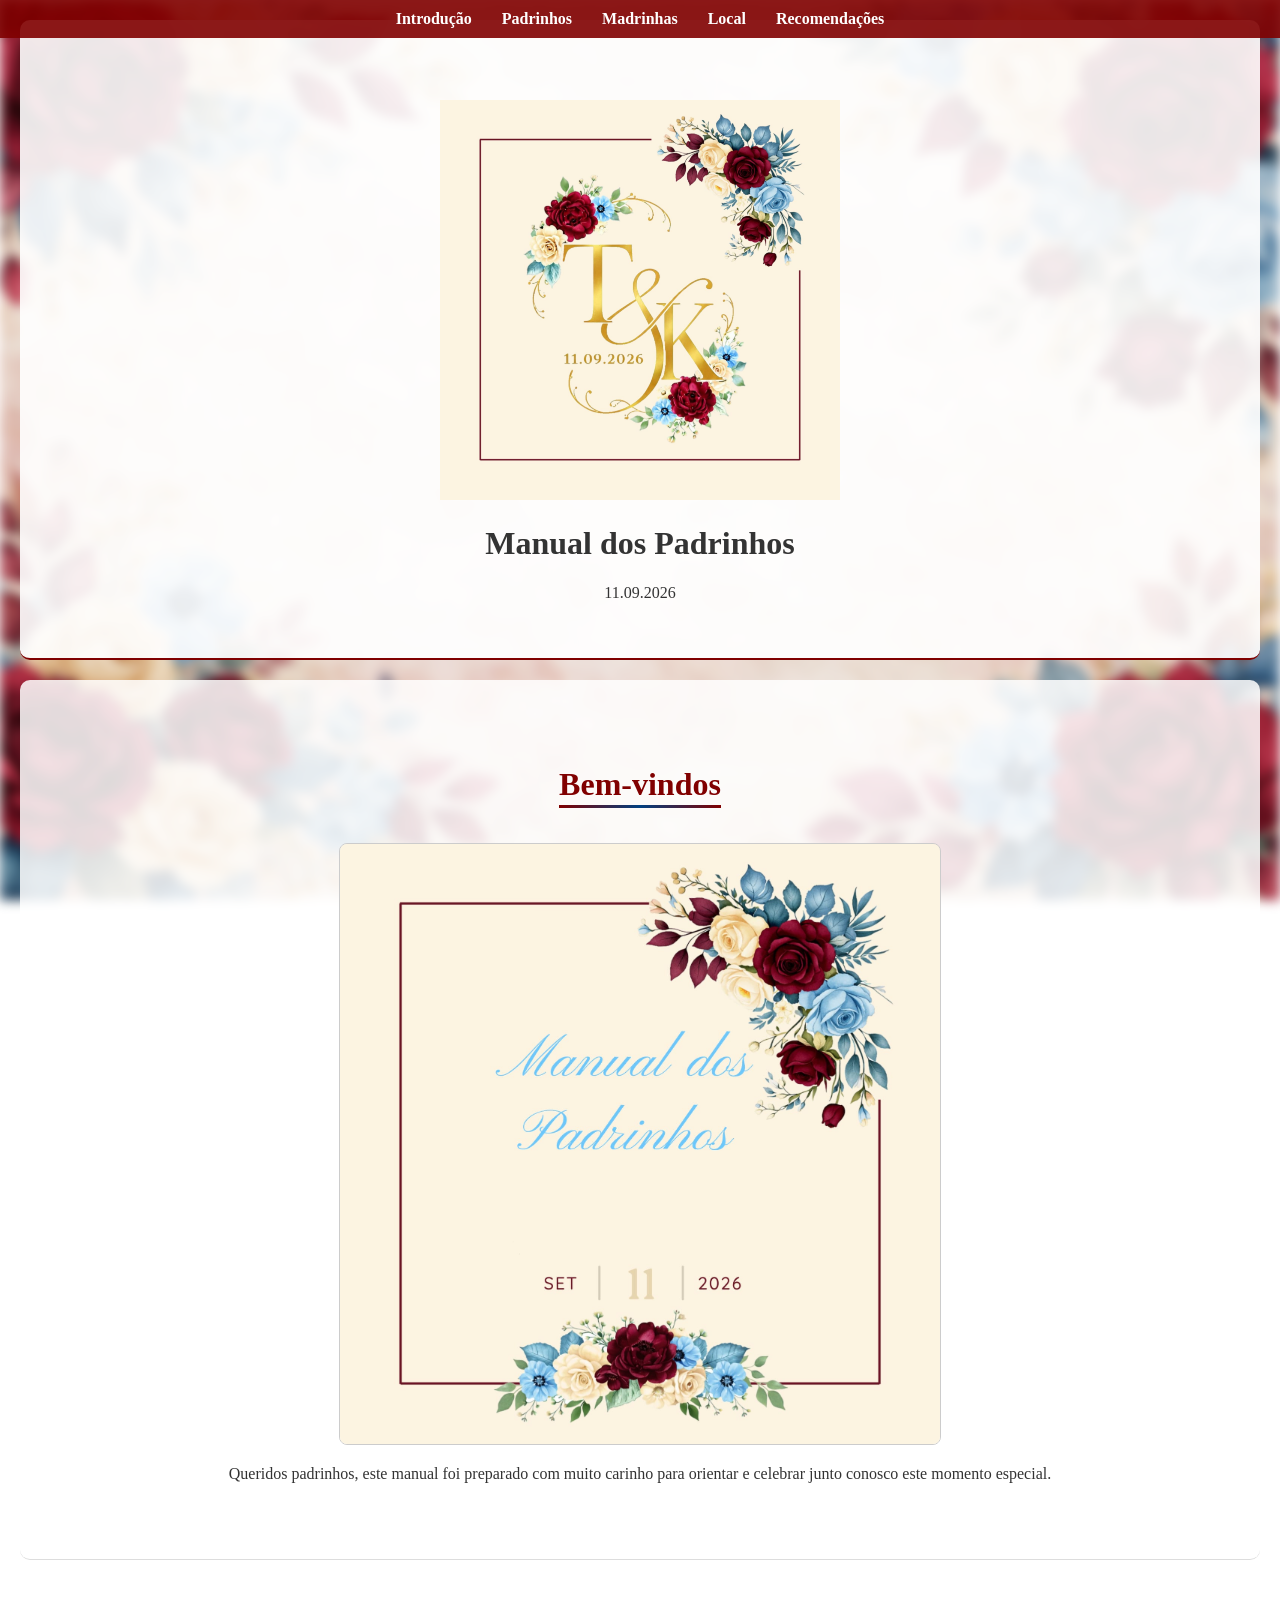
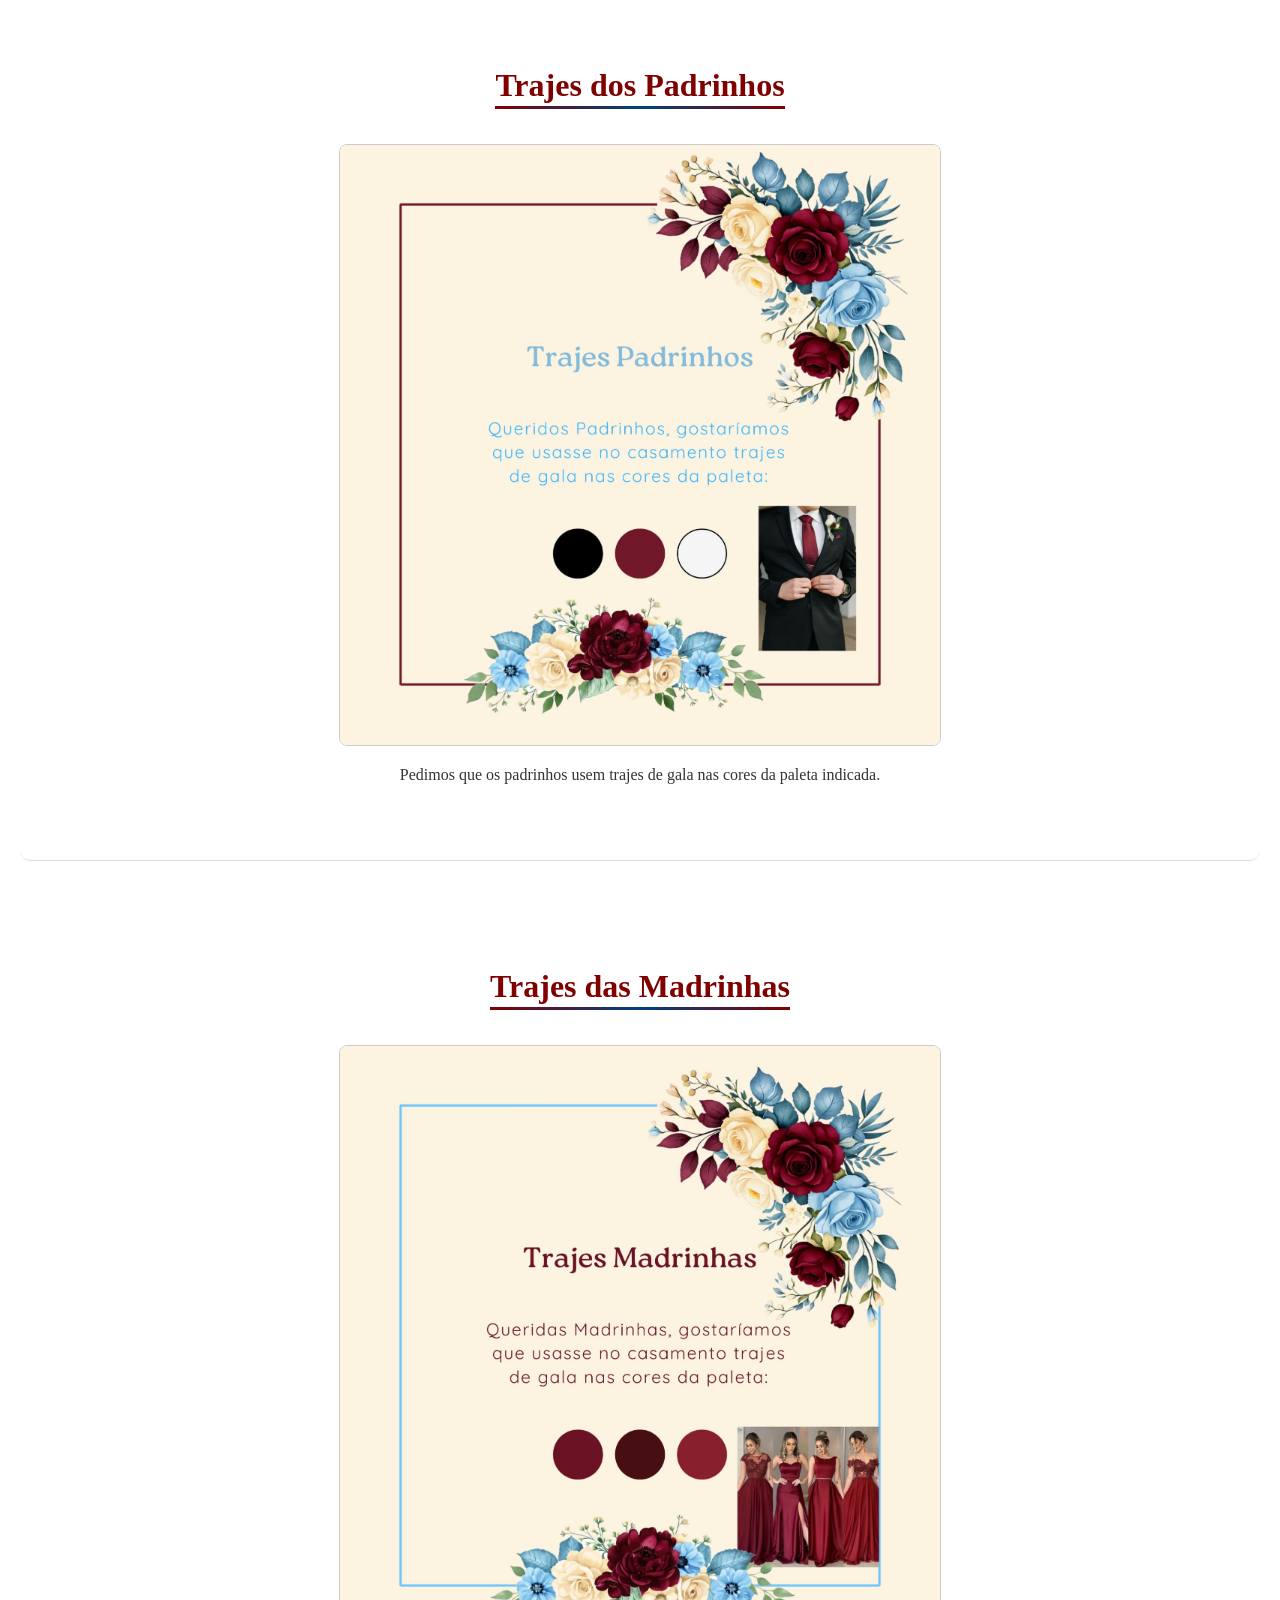
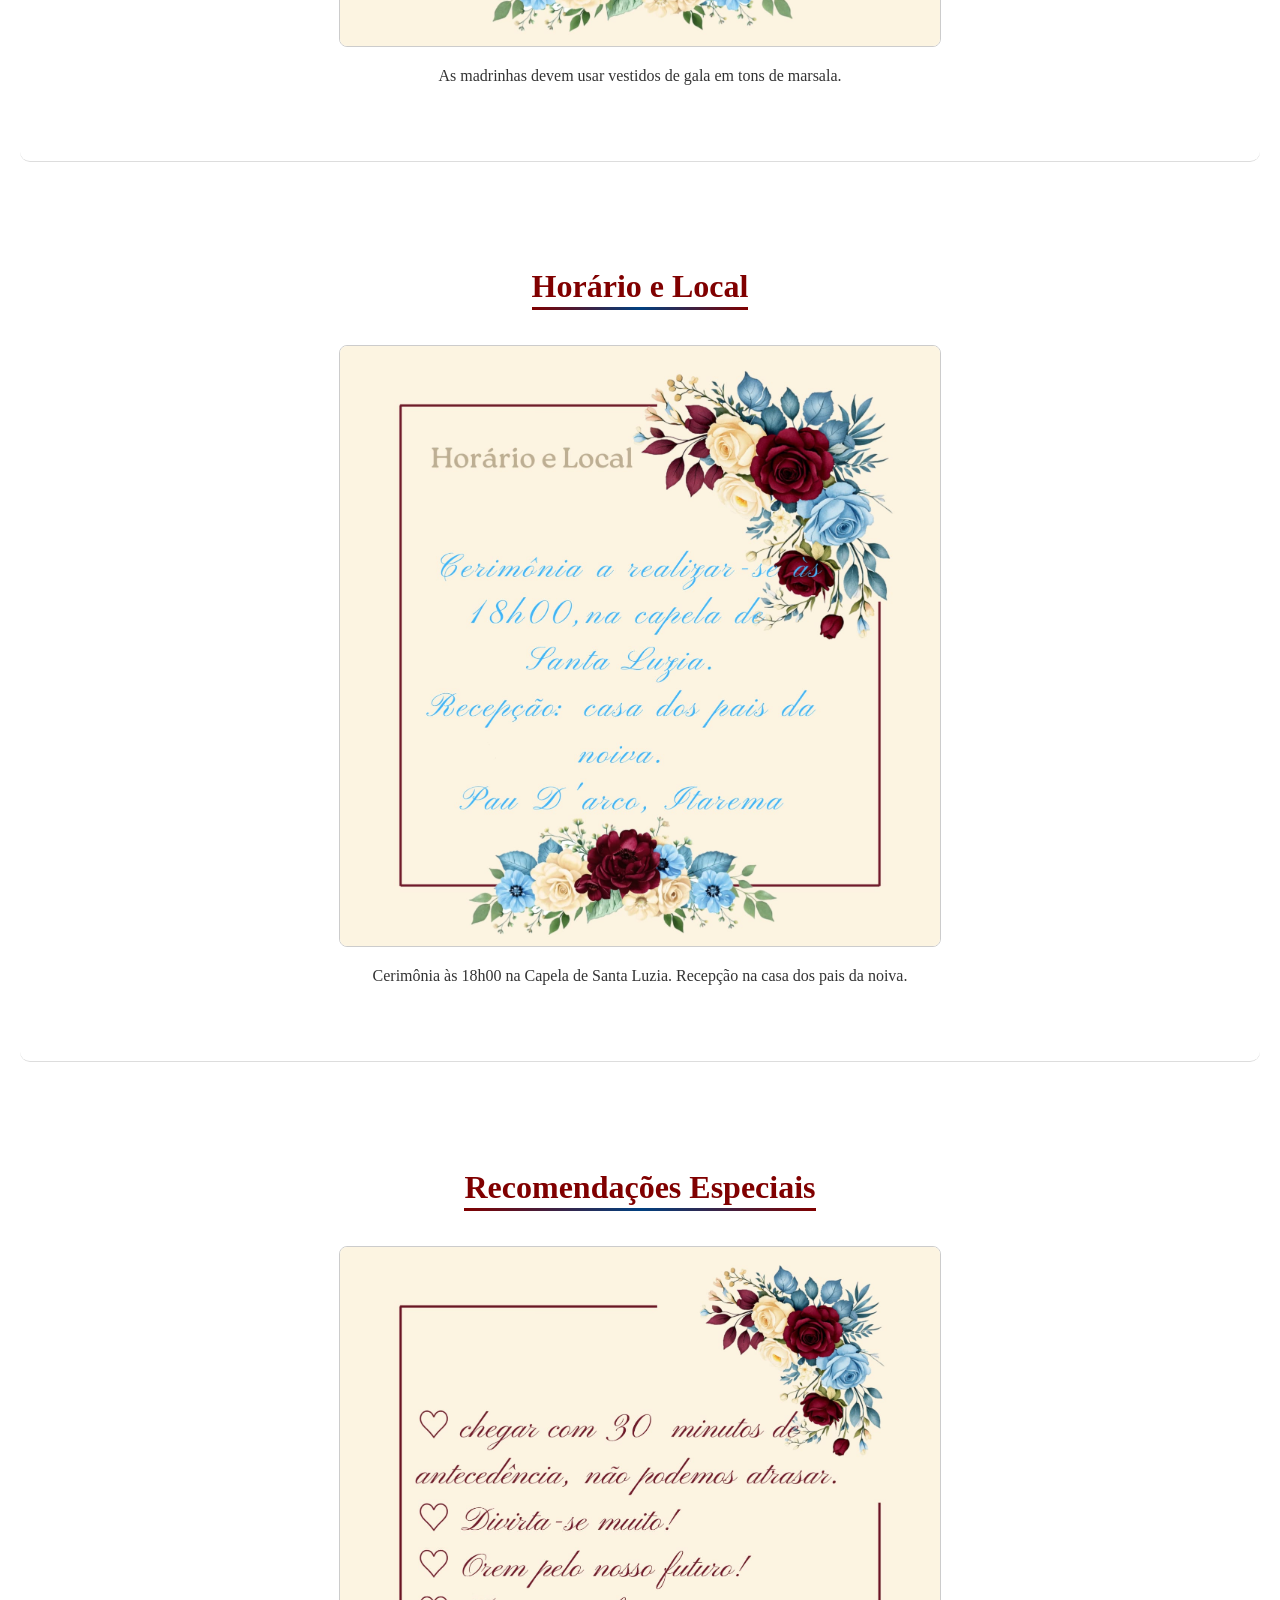
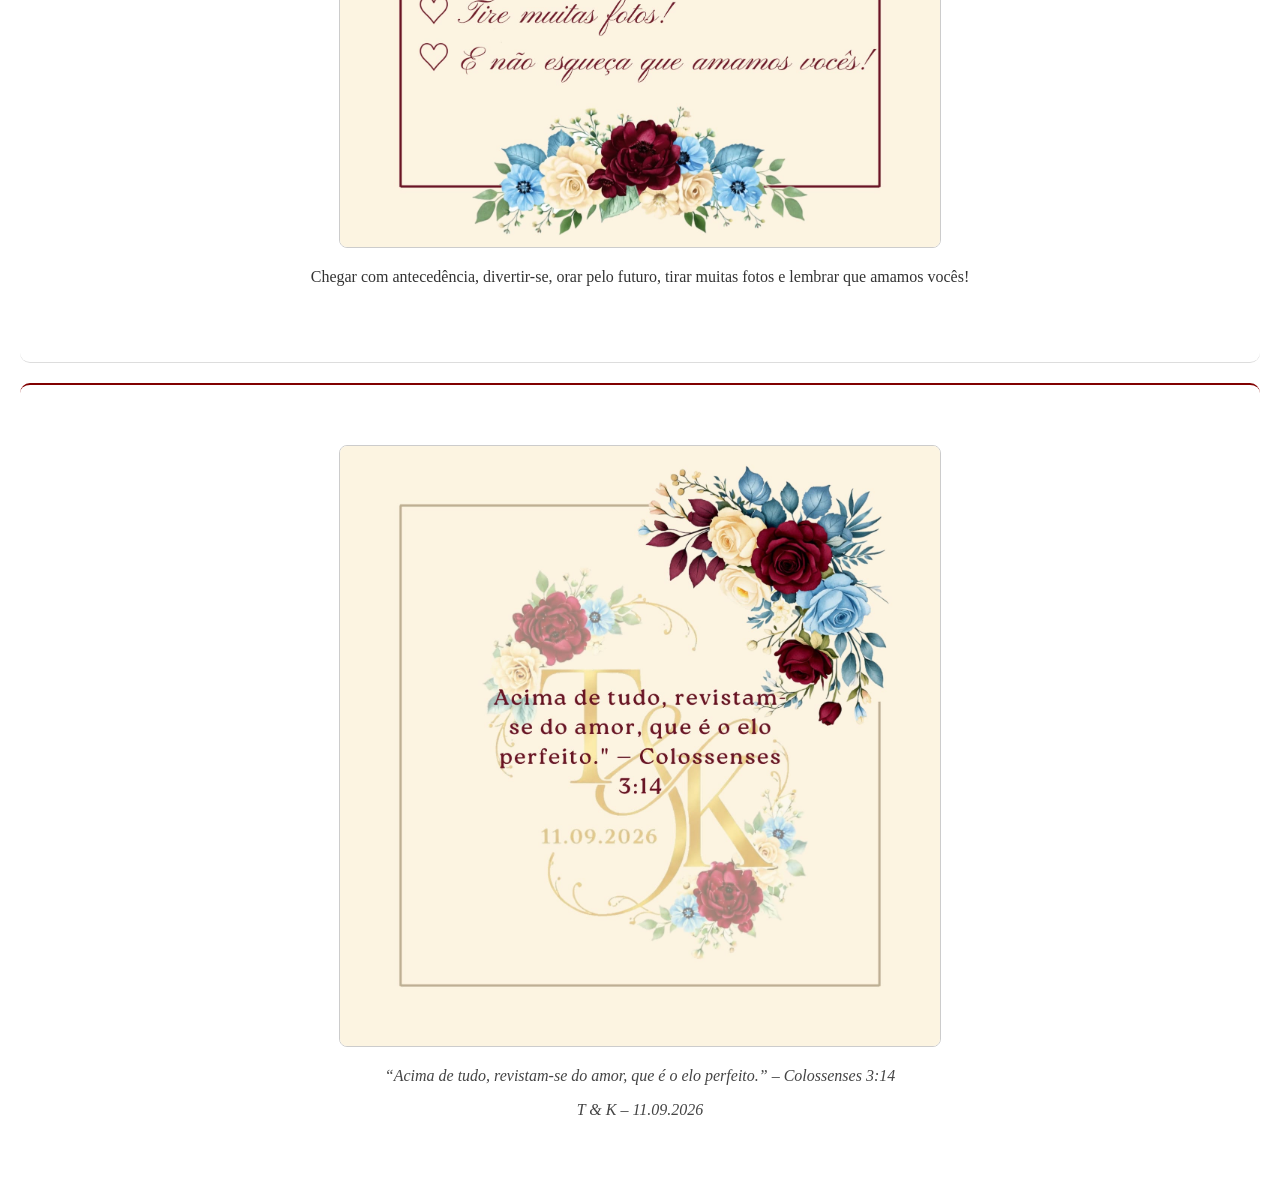
==== index.html @ 3071b27d "Primeiro commit" ====
<!DOCTYPE html>
<html lang="pt-BR">
<head>
  <meta charset="UTF-8">
  <meta name="viewport" content="width=device-width, initial-scale=1.0">
  <title>Manual dos Padrinhos</title>
  <style>
    body {
      font-family: 'Georgia', serif;
      margin: 0;
      padding: 0;
      color: #333;
      position: relative;
      overflow-x: hidden;
    }

    /* Fundo floral com desfoque */
    body::before {
      content: "";
      position: fixed;
      top: 0;
      left: 0;
      width: 100%;
      height: 100%;
      background: url('fotos/fundo-floral.png') no-repeat center center fixed;
      background-size: cover;
      filter: blur(6px) brightness(0.95);
      z-index: -1;
    }

    /* Menu fixo */
    nav {
      position: fixed;
      top: 0;
      width: 100%;
      background-color: rgba(128,0,0,0.9);
      padding: 10px 0;
      z-index: 1000;
    }
    nav ul {
      list-style: none;
      margin: 0;
      padding: 0;
      display: flex;
      justify-content: center;
    }
    nav ul li {
      margin: 0 15px;
    }
    nav ul li a {
      color: #fff;
      text-decoration: none;
      font-weight: bold;
    }
    nav ul li a:hover {
      text-decoration: underline;
    }

    /* Animações de entrada */
    header, section, footer {
      opacity: 0;
      transform: translateY(30px);
      transition: all 1s ease;
    }
    header.visible, section.visible, footer.visible {
      opacity: 1;
      transform: translateY(0);
    }

    /* Efeito de deslize lateral alternado */
    section:nth-child(even) {
      transform: translateX(-50px);
    }
    section:nth-child(odd) {
      transform: translateX(50px);
    }
    section.visible {
      transform: translateX(0);
    }

    header {
      text-align: center;
      padding: 80px 20px 40px;
      background-color: rgba(255,255,255,0.9);
      border-bottom: 2px solid #800000;
      border-radius: 10px;
      margin: 20px;
    }
    header img {
      max-width: 400px;
      width: 100%;
      transition: transform 0.4s ease;
    }

    section {
      padding: 60px 20px;
      text-align: center;
      border-bottom: 1px solid #ddd;
      background-color: rgba(255,255,255,0.85);
      margin: 20px;
      border-radius: 10px;
    }
    section h2 {
      color: #800000;
      margin-bottom: 20px;
      font-size: 2em;
      position: relative;
      display: inline-block;
      opacity: 0;
      transform: translateY(20px);
      transition: all 1s ease;
    }
    section.visible h2 {
      opacity: 1;
      transform: translateY(0);
    }
    section.visible h2::after {
      content: "";
      position: absolute;
      left: 0;
      bottom: -5px;
      width: 100%;
      height: 3px;
      background: linear-gradient(90deg, #800000, #004080, #800000);
      animation: underline 1.5s ease forwards, glow 2s infinite alternate;
    }
    @keyframes underline {
      from { width: 0; opacity: 0; }
      to { width: 100%; opacity: 1; }
    }
    @keyframes glow {
      from { box-shadow: 0 0 5px #800000; }
      to { box-shadow: 0 0 15px #004080; }
    }

    /* Parágrafos com fade-in */
    section p, footer p {
      opacity: 0;
      transform: translateY(15px);
      transition: all 1s ease;
    }
    section.visible p, footer.visible p {
      opacity: 1;
      transform: translateY(0);
    }

    section img, footer img {
      max-width: 600px;
      width: 100%;
      margin: 20px auto;
      display: block;
      border: 1px solid #ccc;
      border-radius: 8px;
      transition: transform 0.4s ease, box-shadow 0.4s ease;
    }
    section img:hover, footer img:hover, header img:hover {
      transform: scale(1.05);
      box-shadow: 0 8px 20px rgba(0,0,0,0.2);
    }

    footer {
      text-align: center;
      padding: 40px 20px;
      background-color: rgba(255,255,255,0.9);
      border-top: 2px solid #800000;
      font-style: italic;
      color: #444;
      border-radius: 10px;
      margin: 20px;
    }

    html {
      scroll-behavior: smooth;
    }

    @media (max-width: 768px) {
      nav ul {
        flex-direction: column;
      }
      nav ul li {
        margin: 10px 0;
      }
      section img, footer img {
        max-width: 100%;
      }
      section h2 {
        font-size: 1.5em;
      }
    }
  </style>
</head>
<body>

  <nav>
    <ul>
      <li><a href="#introducao">Introdução</a></li>
      <li><a href="#padrinhos">Padrinhos</a></li>
      <li><a href="#madrinhas">Madrinhas</a></li>
      <li><a href="#local">Local</a></li>
      <li><a href="#recomendacoes">Recomendações</a></li>
    </ul>
  </nav>

  <header>
    <img src="fotos/foto1.jpeg" alt="Monograma T & K">
    <h1>Manual dos Padrinhos</h1>
    <p>11.09.2026</p>
  </header>

  <section id="introducao">
    <h2>Bem-vindos</h2>
    <img src="fotos/foto2.jpeg" alt="Capa Manual dos Padrinhos">
    <p>Queridos padrinhos, este manual foi preparado com muito carinho para orientar e celebrar junto conosco este momento especial.</p>
  </section>

  <section id="padrinhos">
    <h2>Trajes dos Padrinhos</h2>
    <img src="fotos/foto4.jpeg" alt="Trajes Padrinhos">
    <p>Pedimos que os padrinhos usem trajes de gala nas cores da paleta indicada.</p>
  </section>

  <section id="madrinhas">
    <h2>Trajes das Madrinhas</h2>
    <img src="fotos/foto3.jpeg" alt="Trajes Madrinhas">
    <p>As madrinhas devem usar vestidos de gala em tons de marsala.</p>
  </section>

  <section id="local">
    <h2>Horário e Local</h2>
    <img src="fotos/foto5.jpeg" alt="Horário e Local">
    <p>Cerimônia às 18h00 na Capela de Santa Luzia. Recepção na casa dos pais da noiva.</p>
  </section>

  <section id="recomendacoes">
    <h2>Recomendações Especiais</h2>
    <img src="fotos/foto6.jpeg" alt="Recomendações">
    <p>Chegar com antecedência, divertir-se, orar pelo futuro, tirar muitas fotos e lembrar que amamos vocês!</p>
  </section>

  <footer>
    <img src="fotos/foto7.jpeg" alt="Versículo e Monograma">
    <p>“Acima de tudo, revistam-se do amor, que é o elo perfeito.” – Colossenses 3:14</p>
    <p>T & K – 11.09.2026</p>
  </footer>

  <script>
    // Script para revelar seções com transição suave
    const elements = document.querySelectorAll('header, section, footer');

    const observer = new IntersectionObserver(entries => {
      entries.forEach(entry => {
        if (entry.isIntersecting) {
          entry.target.classList.add('visible');
        }
      });
    }, { threshold: 0.2 });

    elements.forEach(el => observer.observe(el));
  </script>

</body>
</html>
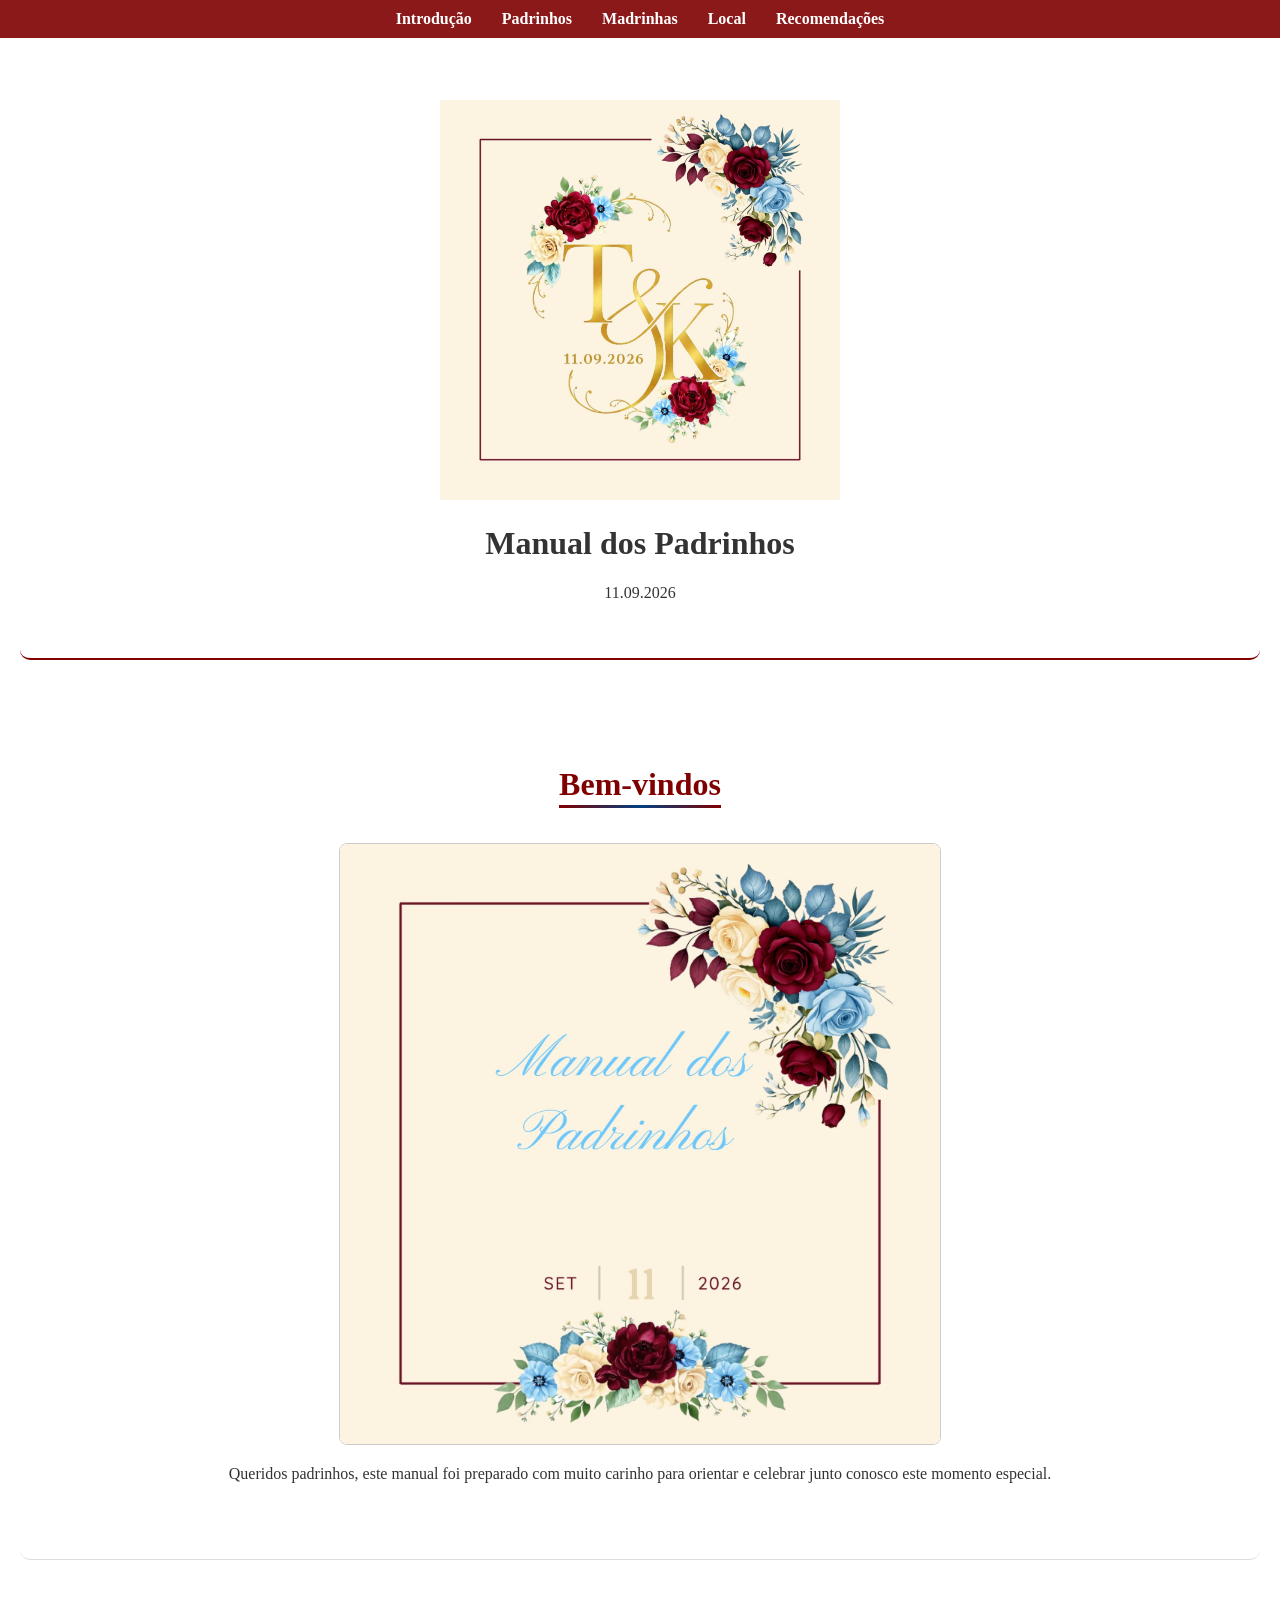
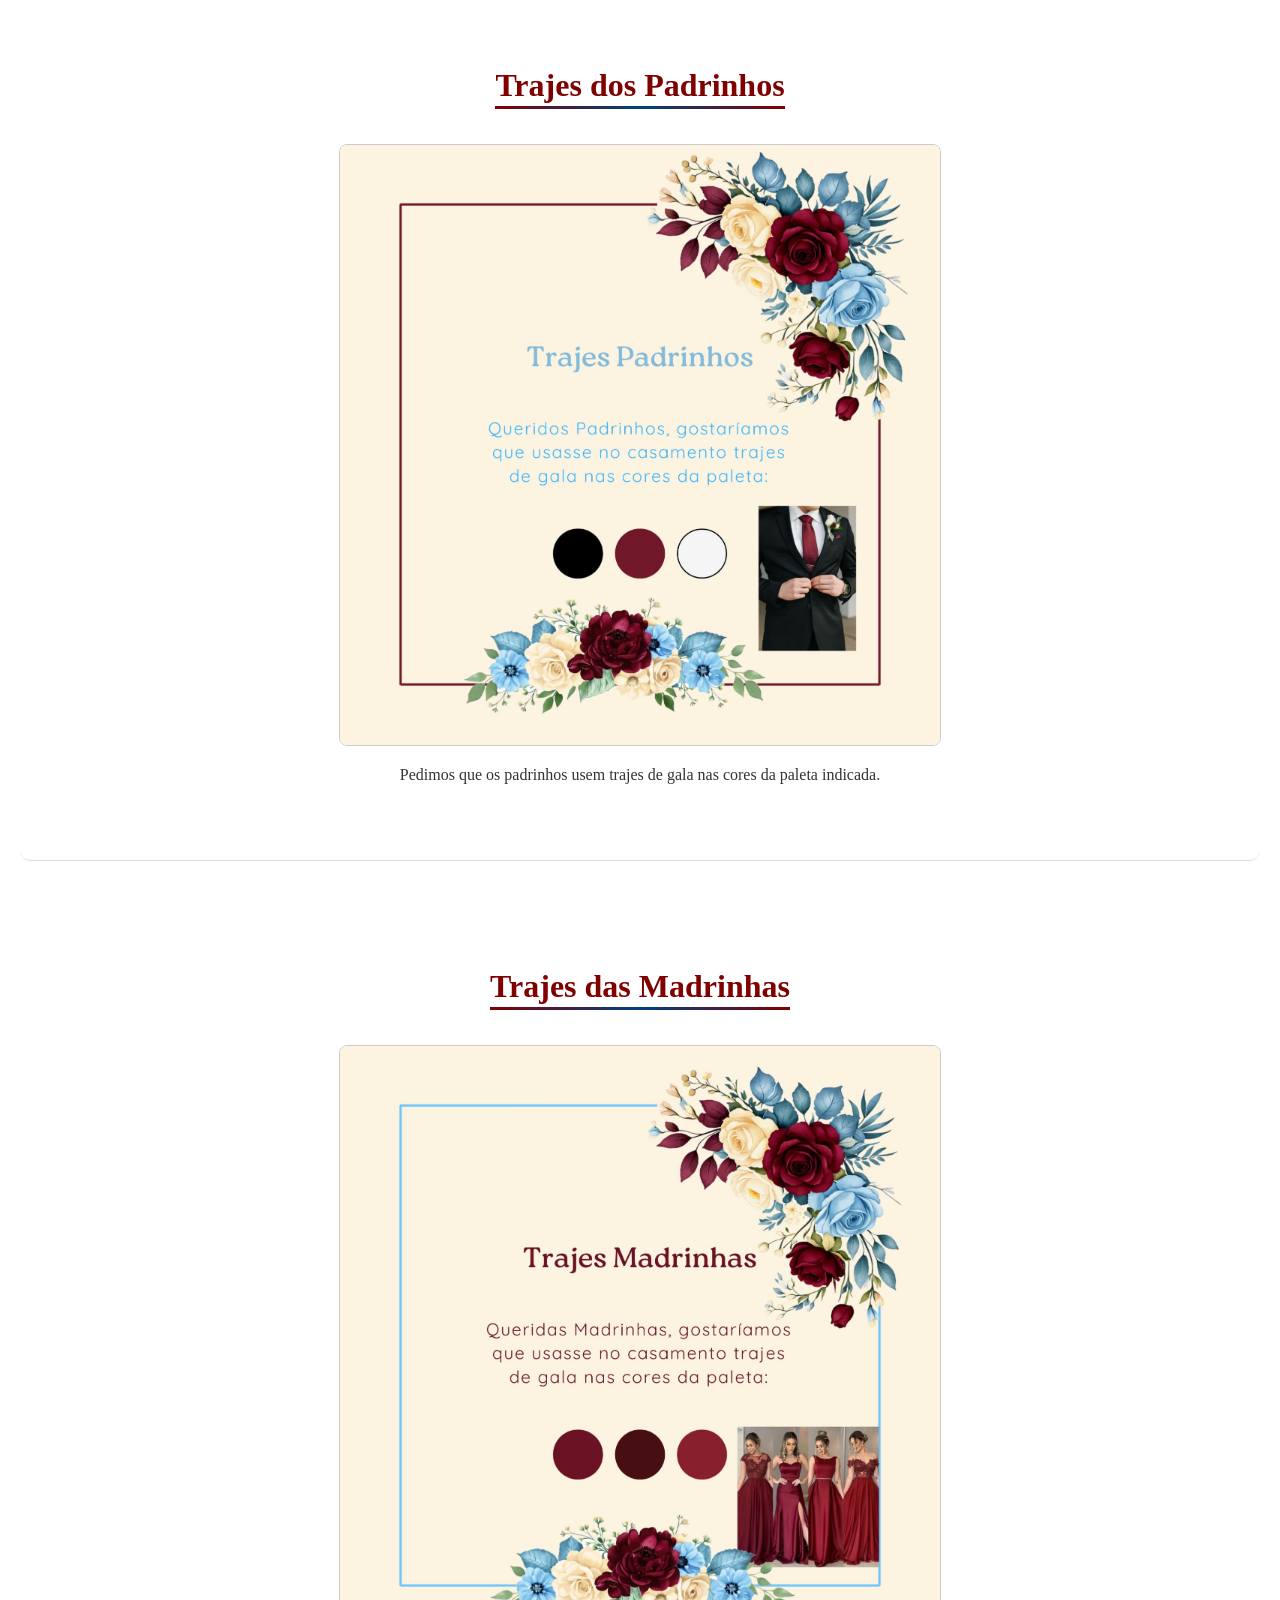
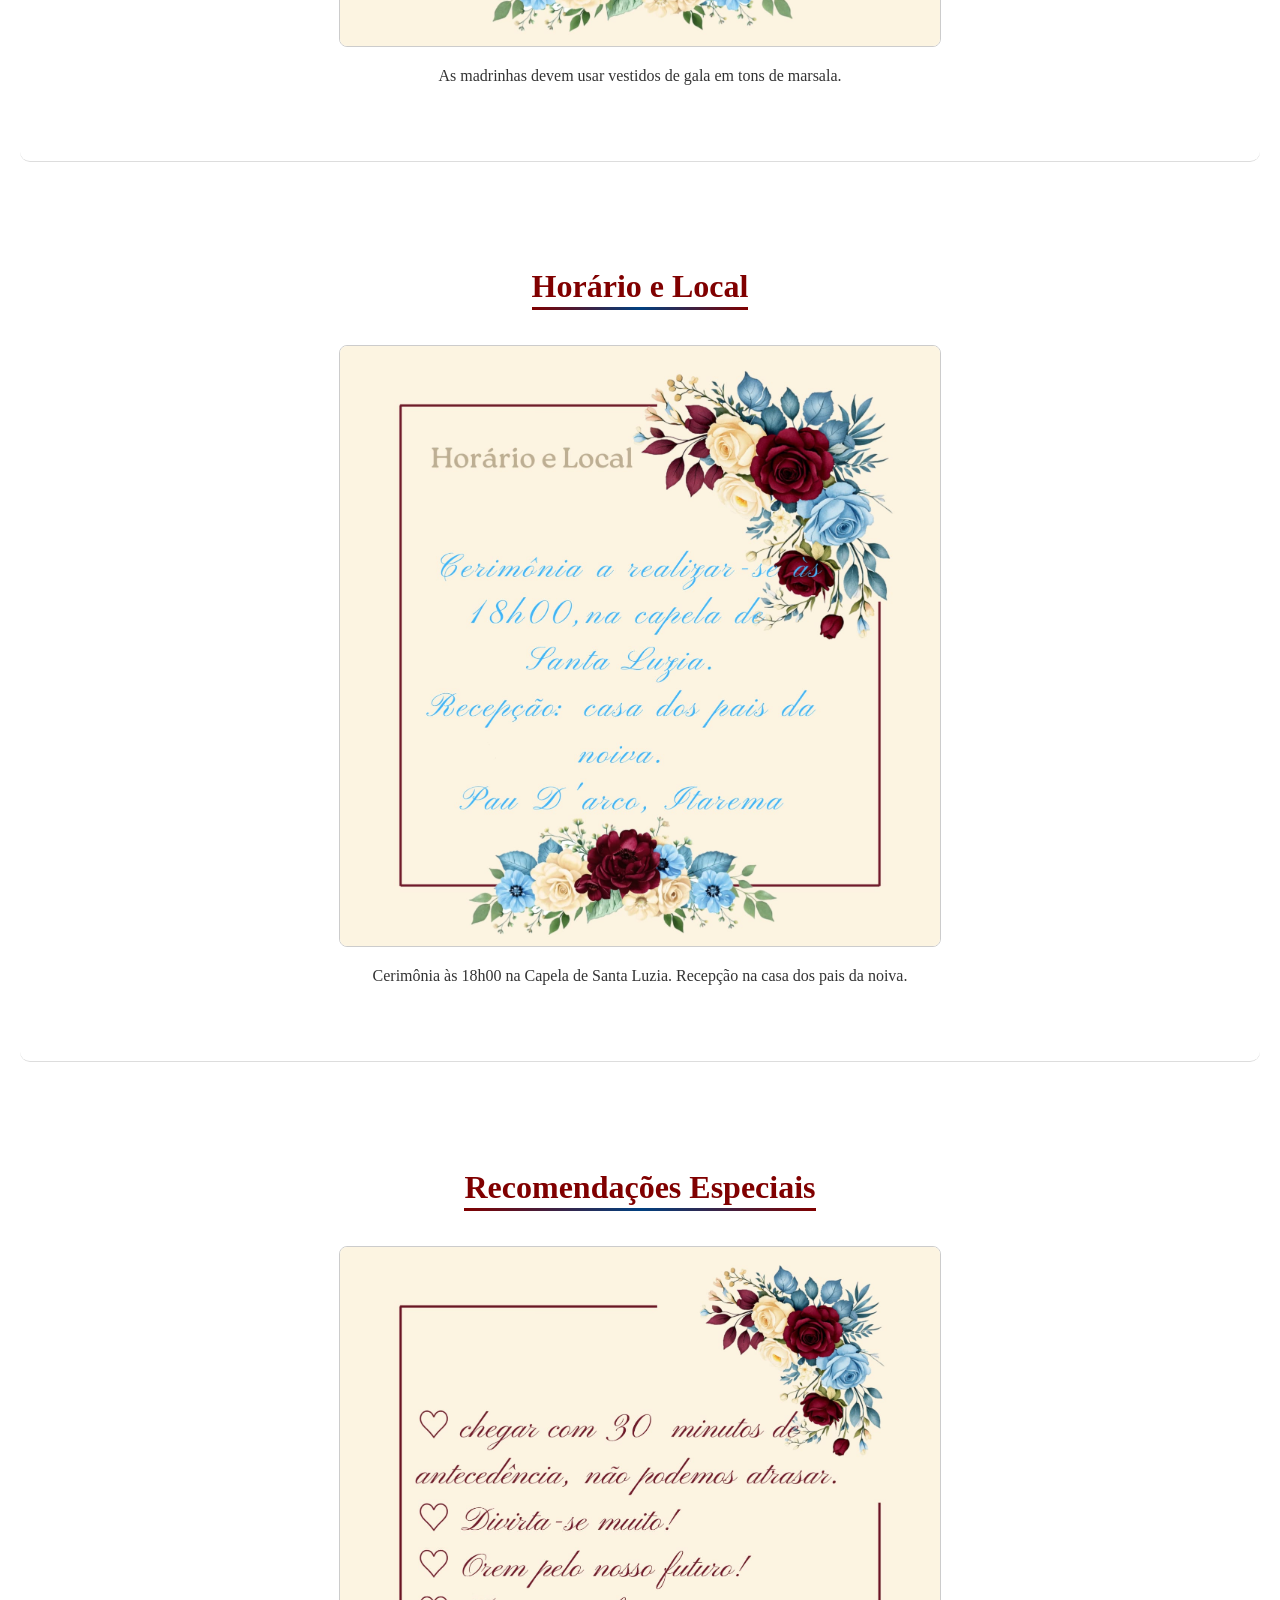
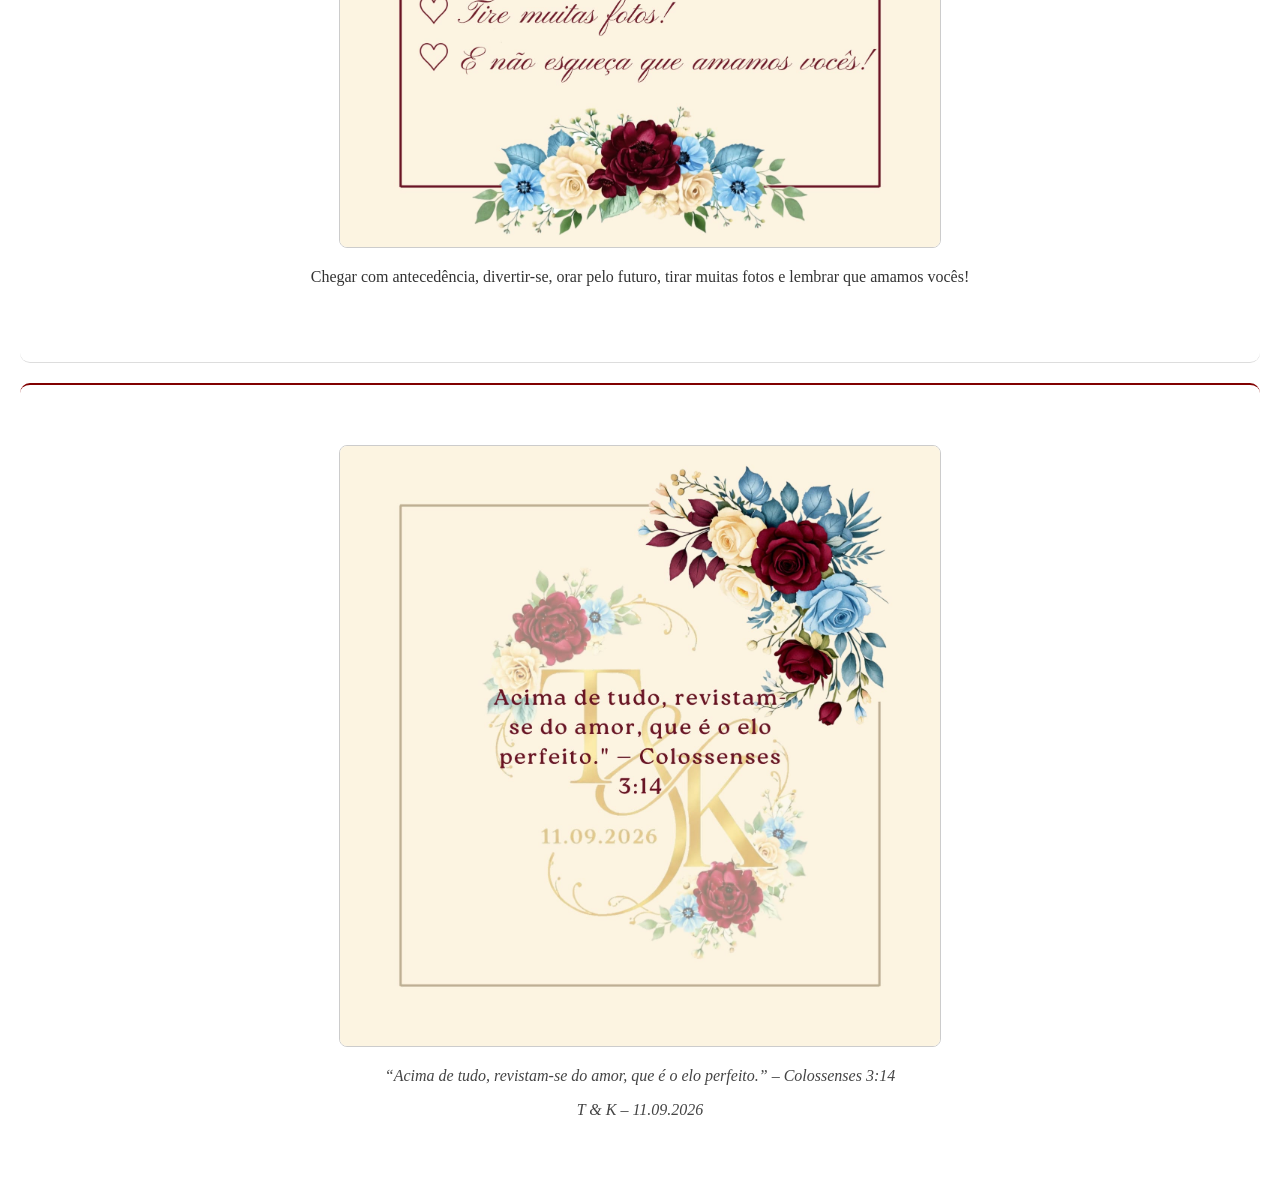
==== commit e7c58d8b: "Alterando menu fixo" ====
--- a/index.html
+++ b/index.html
@@ -22,7 +22,7 @@
       left: 0;
       width: 100%;
       height: 100%;
-      background: url('fotos/fundo-floral.png') no-repeat center center fixed;
+      background: url('fotos/fundo-floral.jpg') no-repeat center center fixed;
       background-size: cover;
       filter: blur(6px) brightness(0.95);
       z-index: -1;
@@ -56,6 +56,37 @@
       text-decoration: underline;
     }
 
+    /* Botão hambúrguer */
+    .menu-toggle {
+      display: none;
+      position: absolute;
+      top: 10px;
+      right: 20px;
+      cursor: pointer;
+      font-size: 28px;
+      color: #fff;
+    }
+
+    @media (max-width: 768px) {
+      nav ul {
+        display: none;
+        flex-direction: column;
+        background-color: rgba(128,0,0,0.95);
+        position: absolute;
+        top: 50px;
+        right: 0;
+        width: 200px;
+        padding: 10px;
+        border-radius: 8px;
+      }
+      nav ul.show {
+        display: flex;
+      }
+      .menu-toggle {
+        display: block;
+      }
+    }
+
     /* Animações de entrada */
     header, section, footer {
       opacity: 0;
@@ -65,17 +96,6 @@
     header.visible, section.visible, footer.visible {
       opacity: 1;
       transform: translateY(0);
-    }
-
-    /* Efeito de deslize lateral alternado */
-    section:nth-child(even) {
-      transform: translateX(-50px);
-    }
-    section:nth-child(odd) {
-      transform: translateX(50px);
-    }
-    section.visible {
-      transform: translateX(0);
     }
 
     header {
@@ -133,7 +153,6 @@
       to { box-shadow: 0 0 15px #004080; }
     }
 
-    /* Parágrafos com fade-in */
     section p, footer p {
       opacity: 0;
       transform: translateY(15px);
@@ -172,26 +191,12 @@
     html {
       scroll-behavior: smooth;
     }
-
-    @media (max-width: 768px) {
-      nav ul {
-        flex-direction: column;
-      }
-      nav ul li {
-        margin: 10px 0;
-      }
-      section img, footer img {
-        max-width: 100%;
-      }
-      section h2 {
-        font-size: 1.5em;
-      }
-    }
   </style>
 </head>
 <body>
 
   <nav>
+    <span class="menu-toggle">&#9776;</span>
     <ul>
       <li><a href="#introducao">Introdução</a></li>
       <li><a href="#padrinhos">Padrinhos</a></li>
@@ -243,7 +248,7 @@
     <p>T & K – 11.09.2026</p>
   </footer>
 
-  <script>
+    <script>
     // Script para revelar seções com transição suave
     const elements = document.querySelectorAll('header, section, footer');
 
@@ -256,6 +261,14 @@
     }, { threshold: 0.2 });
 
     elements.forEach(el => observer.observe(el));
+
+    // Script para o menu hambúrguer
+    const menuToggle = document.querySelector('.menu-toggle');
+    const navMenu = document.querySelector('nav ul');
+
+    menuToggle.addEventListener('click', () => {
+      navMenu.classList.toggle('show');
+    });
   </script>
 
 </body>
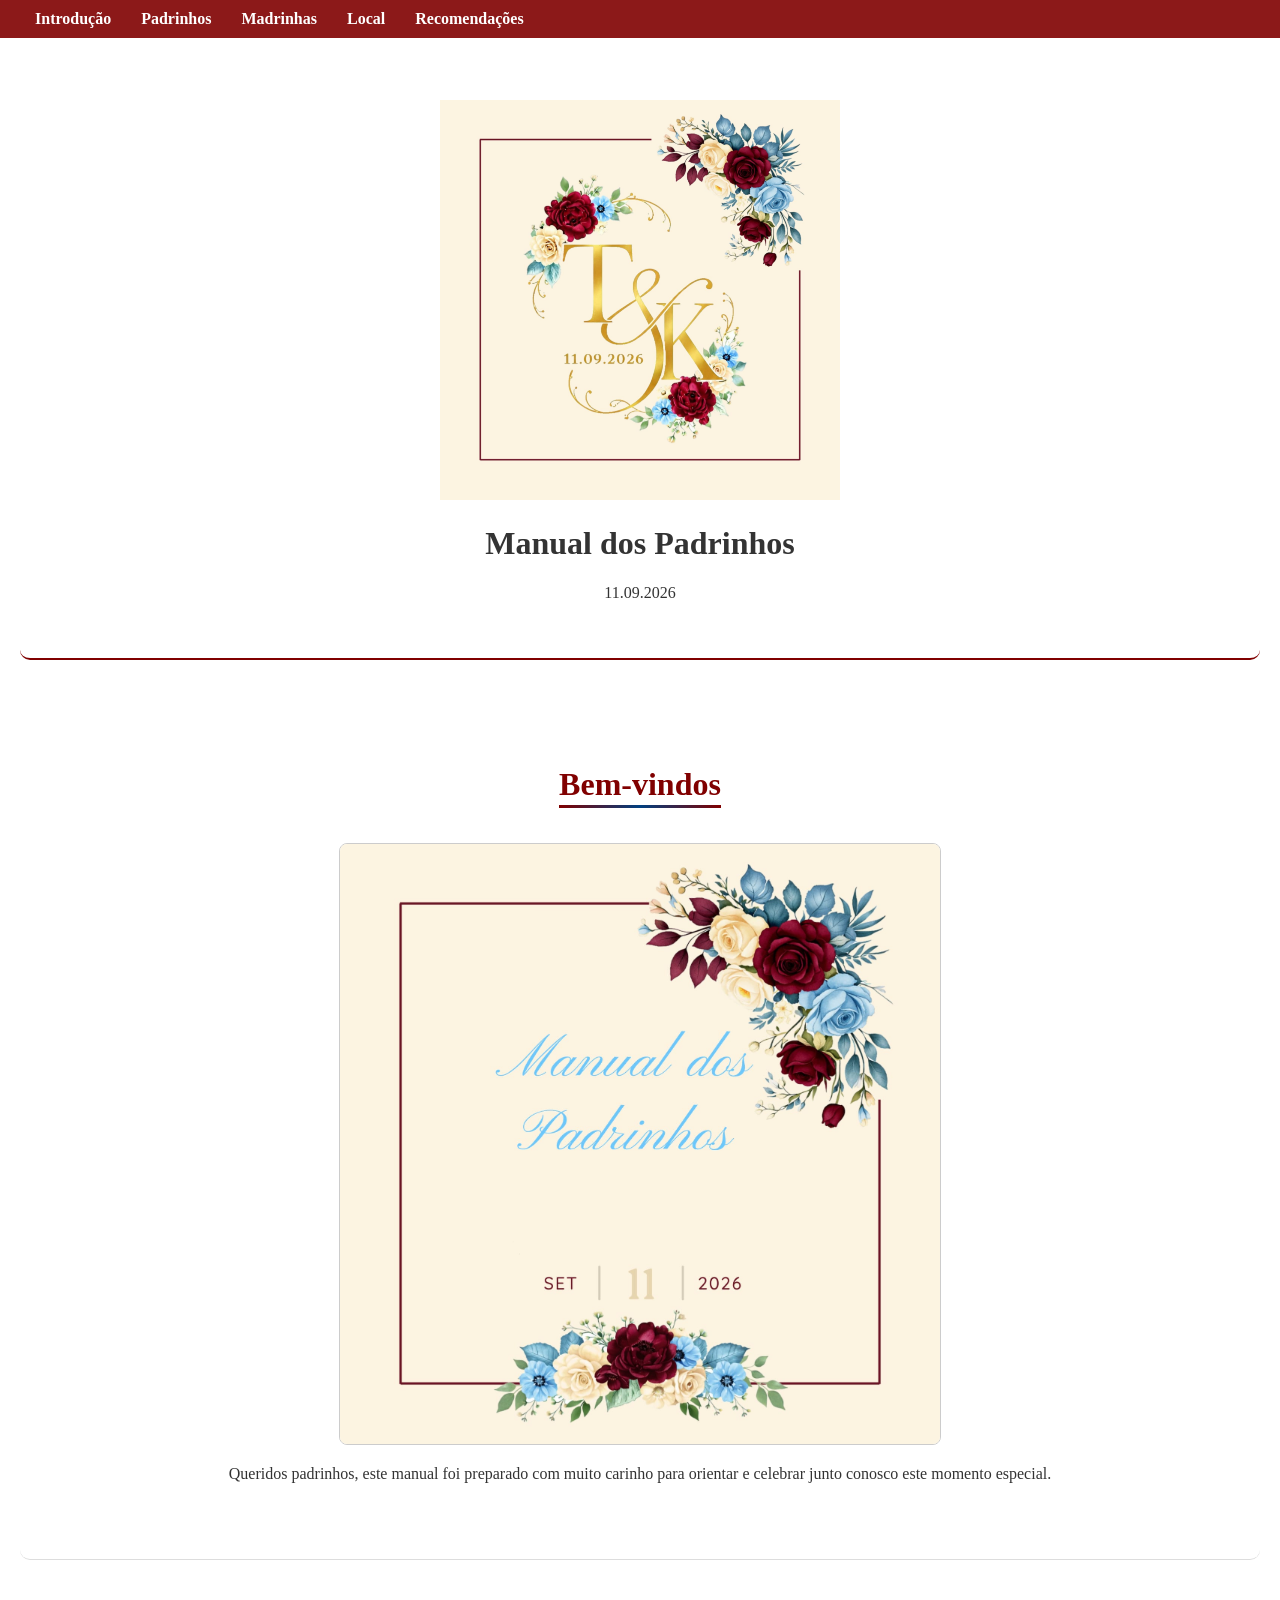
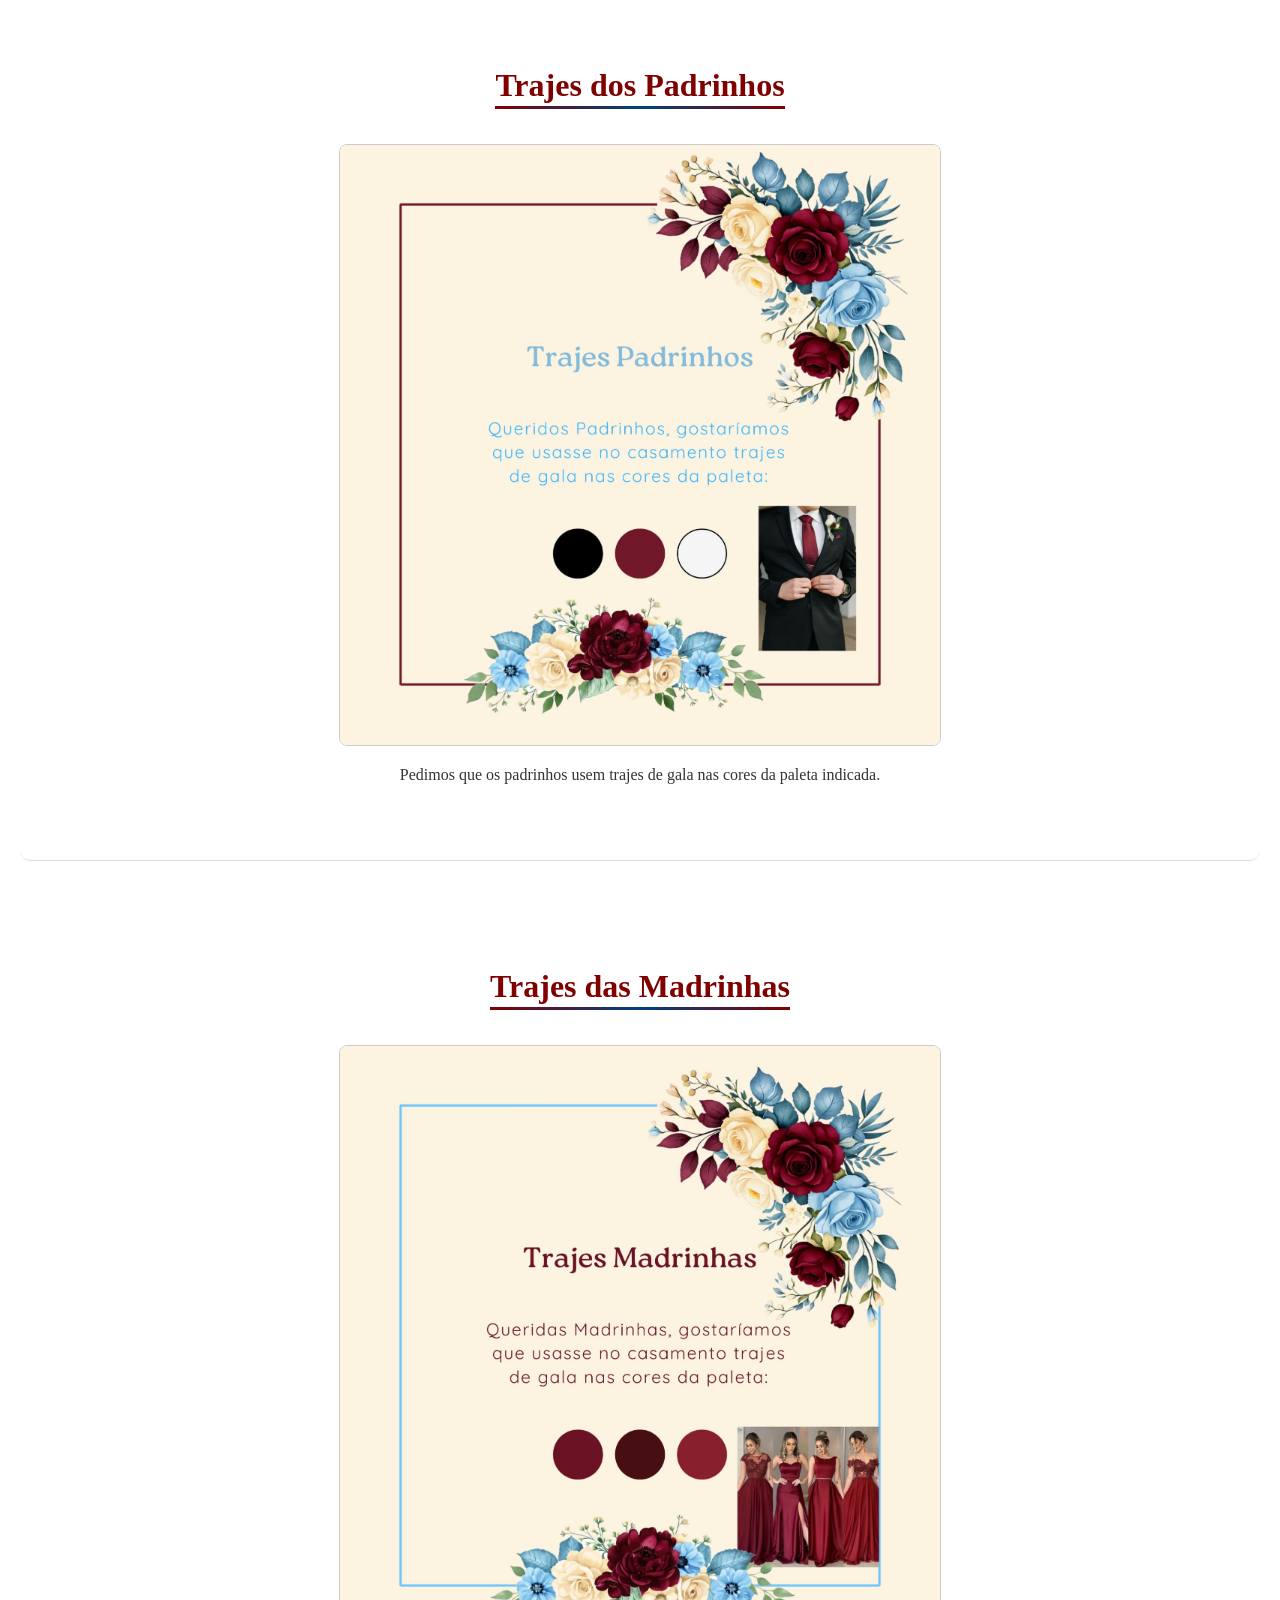
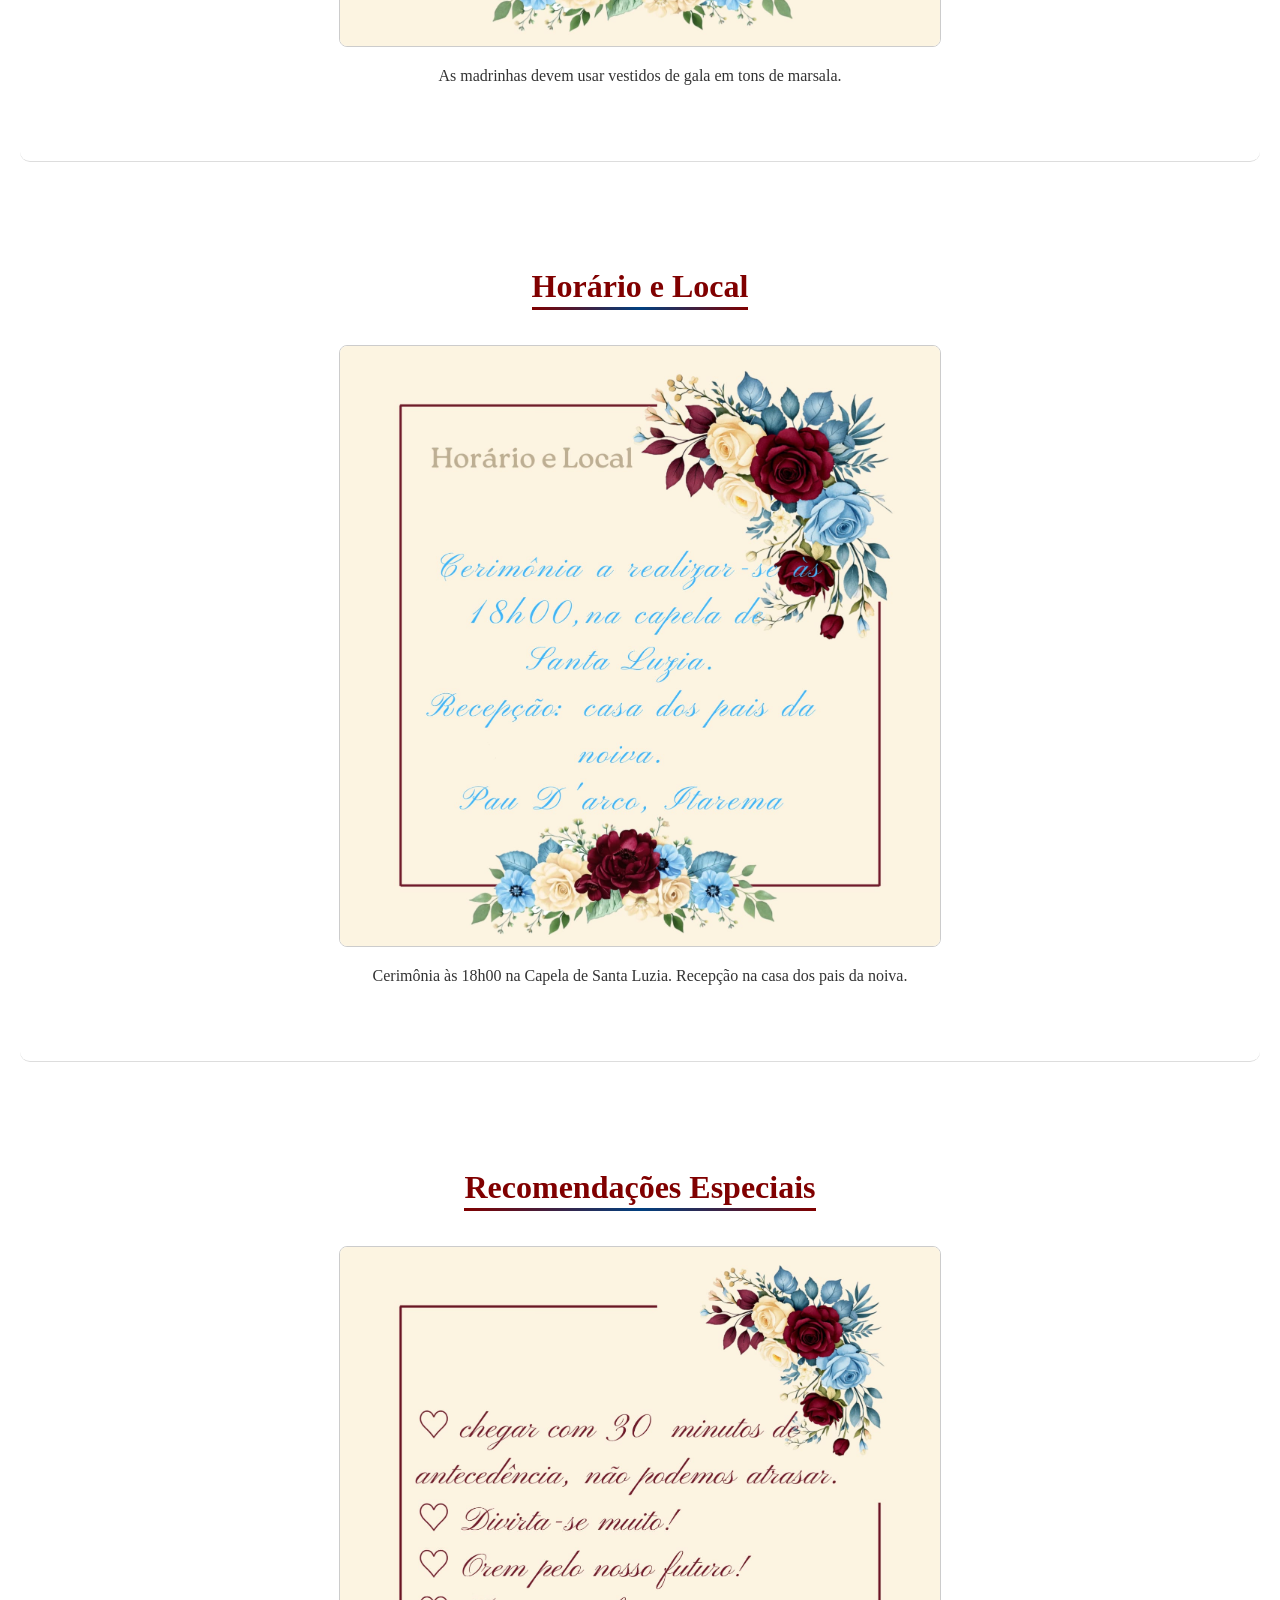
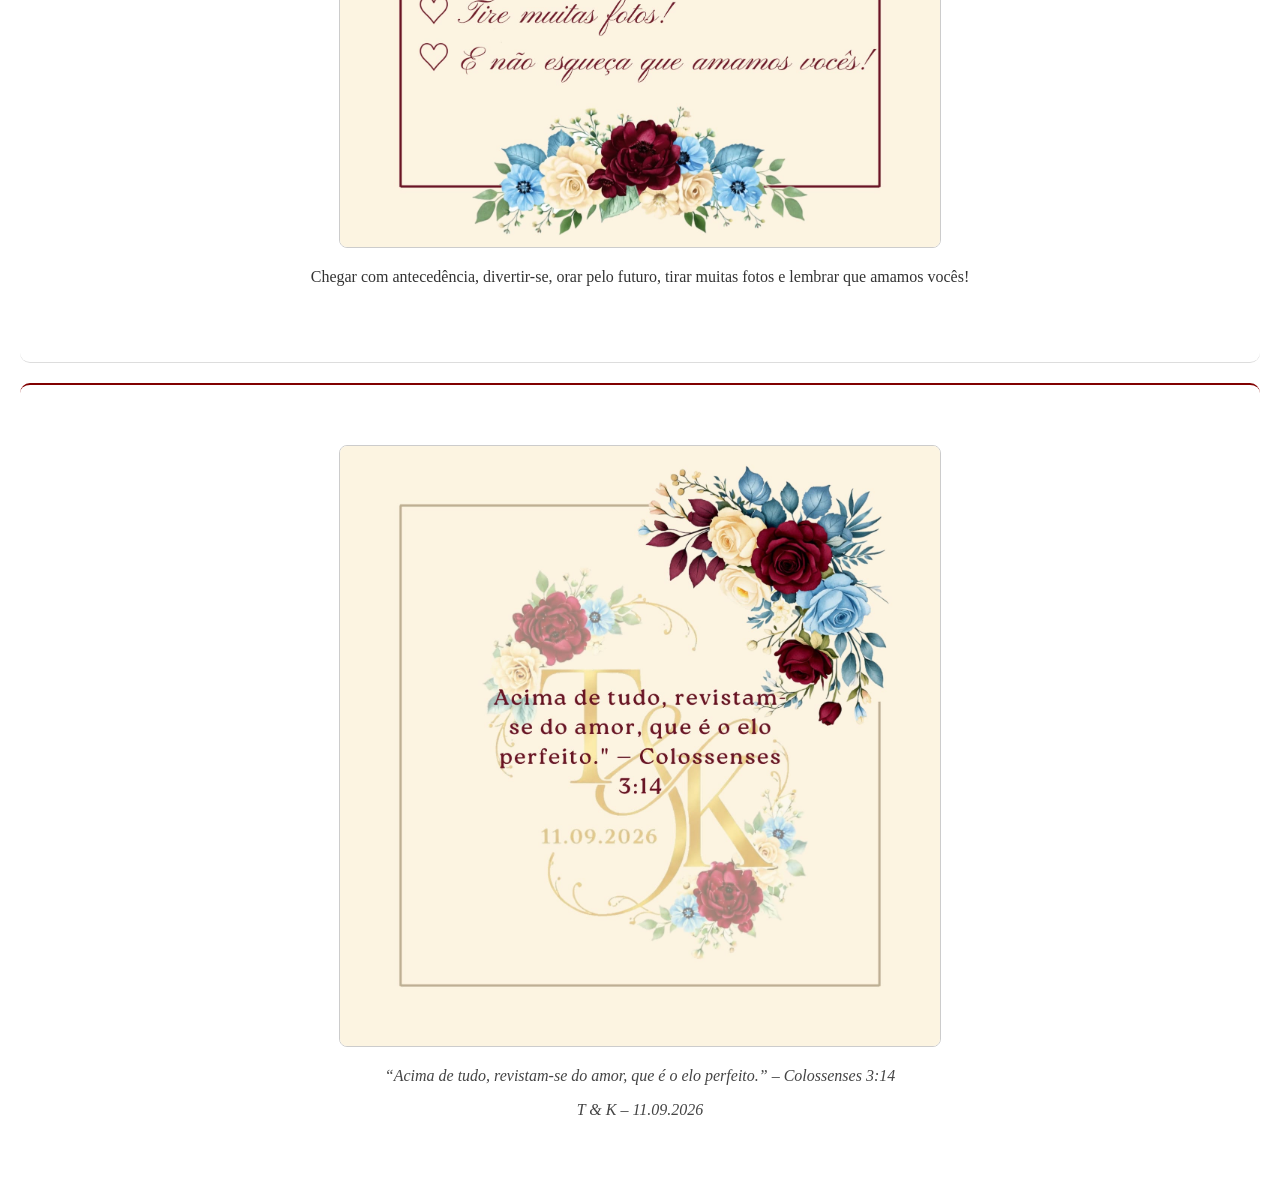
==== commit ffde7d28: "Alterando menu fixo" ====
--- a/index.html
+++ b/index.html
@@ -34,8 +34,11 @@
       top: 0;
       width: 100%;
       background-color: rgba(128,0,0,0.9);
-      padding: 10px 0;
+      padding: 10px 20px;
       z-index: 1000;
+      display: flex;
+      justify-content: space-between;
+      align-items: center;
     }
     nav ul {
       list-style: none;
@@ -51,43 +54,122 @@
       color: #fff;
       text-decoration: none;
       font-weight: bold;
+      position: relative;
+      transition: color 0.3s ease;
+    }
+    /* Sublinhado animado */
+    nav ul li a::after {
+      content: "";
+      position: absolute;
+      left: 0;
+      bottom: -4px;
+      width: 0%;
+      height: 2px;
+      background: linear-gradient(90deg, #800000, #004080);
+      transition: width 0.3s ease;
     }
     nav ul li a:hover {
-      text-decoration: underline;
+      color: #ffd700; /* dourado suave */
+    }
+    nav ul li a:hover::after {
+      width: 100%;
+    }
+    nav ul li a:active {
+      color: #ff4500; /* laranja suave no clique */
+    }
+    nav ul li a:active::after {
+      width: 100%;
+      background: linear-gradient(90deg, #ffd700, #ff4500);
+      transition: none;
     }
 
     /* Botão hambúrguer */
     .menu-toggle {
       display: none;
-      position: absolute;
-      top: 10px;
-      right: 20px;
       cursor: pointer;
-      font-size: 28px;
-      color: #fff;
+      width: 30px;
+      height: 25px;
+      position: relative;
+      z-index: 1100;
+    }
+    .menu-toggle span {
+      background: #fff;
+      display: block;
+      height: 3px;
+      width: 100%;
+      margin: 5px 0;
+      border-radius: 2px;
+      transition: all 0.4s ease;
+    }
+    /* Animação para virar X */
+    .menu-toggle.active span:nth-child(1) {
+      transform: rotate(45deg) translate(5px, 5px);
+    }
+    .menu-toggle.active span:nth-child(2) {
+      opacity: 0;
+    }
+    .menu-toggle.active span:nth-child(3) {
+      transform: rotate(-45deg) translate(6px, -6px);
+    }
+
+    /* Fundo escuro translúcido com desfoque */
+    .overlay {
+      display: none;
+      position: fixed;
+      top: 0; left: 0;
+      width: 100%; height: 100%;
+      background: rgba(0,0,0,0.4);
+      backdrop-filter: blur(4px);
+      z-index: 1000;
+    }
+    .overlay.show {
+      display: block;
+      animation: fadeIn 0.3s ease;
+    }
+    @keyframes fadeIn {
+      from { opacity: 0; }
+      to { opacity: 1; }
     }
 
     @media (max-width: 768px) {
       nav ul {
-        display: none;
+        display: flex;
         flex-direction: column;
         background-color: rgba(128,0,0,0.95);
         position: absolute;
         top: 50px;
         right: 0;
-        width: 200px;
+        width: 220px;
         padding: 10px;
         border-radius: 8px;
+        transform: translateX(100%);
+        transition: transform 0.3s ease-in-out;
+        z-index: 1100;
       }
       nav ul.show {
-        display: flex;
-      }
+        transform: translateX(0);
+      }
+      nav ul li {
+        opacity: 0;
+        transform: translateX(20px);
+        transition: all 0.4s ease;
+      }
+      nav ul.show li {
+        opacity: 1;
+        transform: translateX(0);
+      }
+      nav ul.show li:nth-child(1) { transition-delay: 0.1s; }
+      nav ul.show li:nth-child(2) { transition-delay: 0.2s; }
+      nav ul.show li:nth-child(3) { transition-delay: 0.3s; }
+      nav ul.show li:nth-child(4) { transition-delay: 0.4s; }
+      nav ul.show li:nth-child(5) { transition-delay: 0.5s; }
+
       .menu-toggle {
         display: block;
       }
     }
 
-    /* Animações de entrada */
+    /* Conteúdo animado */
     header, section, footer {
       opacity: 0;
       transform: translateY(30px);
@@ -196,7 +278,11 @@
 <body>
 
   <nav>
-    <span class="menu-toggle">&#9776;</span>
+    <div class="menu-toggle">
+      <span></span>
+      <span></span>
+      <span></span>
+    </div>
     <ul>
       <li><a href="#introducao">Introdução</a></li>
       <li><a href="#padrinhos">Padrinhos</a></li>
@@ -205,6 +291,7 @@
       <li><a href="#recomendacoes">Recomendações</a></li>
     </ul>
   </nav>
+  <div class="overlay"></div>
 
   <header>
     <img src="fotos/foto1.jpeg" alt="Monograma T & K">
@@ -248,7 +335,11 @@
     <p>T & K – 11.09.2026</p>
   </footer>
 
-    <script>
+  <!-- Sons para abrir/fechar menu -->
+  <audio id="menu-open-sound" src="sons/open.mp3" preload="auto"></audio>
+  <audio id="menu-close-sound" src="sons/close.mp3" preload="auto"></audio>
+
+  <script>
     // Script para revelar seções com transição suave
     const elements = document.querySelectorAll('header, section, footer');
 
@@ -262,12 +353,47 @@
 
     elements.forEach(el => observer.observe(el));
 
-    // Script para o menu hambúrguer
+    // Script para menu hambúrguer
     const menuToggle = document.querySelector('.menu-toggle');
     const navMenu = document.querySelector('nav ul');
+    const overlay = document.querySelector('.overlay');
+    const openSound = document.getElementById('menu-open-sound');
+    const closeSound = document.getElementById('menu-close-sound');
 
     menuToggle.addEventListener('click', () => {
+      const isActive = menuToggle.classList.toggle('active');
       navMenu.classList.toggle('show');
+      overlay.classList.toggle('show');
+
+      // Reproduzir som
+      if (isActive) {
+        openSound.currentTime = 0;
+        openSound.play();
+      } else {
+        closeSound.currentTime = 0;
+        closeSound.play();
+      }
+    });
+
+    // Fechar menu ao clicar em um link
+    const navLinks = document.querySelectorAll('nav ul li a');
+    navLinks.forEach(link => {
+      link.addEventListener('click', () => {
+        navMenu.classList.remove('show');
+        menuToggle.classList.remove('active');
+        overlay.classList.remove('show');
+        closeSound.currentTime = 0;
+        closeSound.play();
+      });
+    });
+
+    // Fechar menu ao clicar fora (overlay)
+    overlay.addEventListener('click', () => {
+      navMenu.classList.remove('show');
+      menuToggle.classList.remove('active');
+      overlay.classList.remove('show');
+      closeSound.currentTime = 0;
+      closeSound.play();
     });
   </script>
 
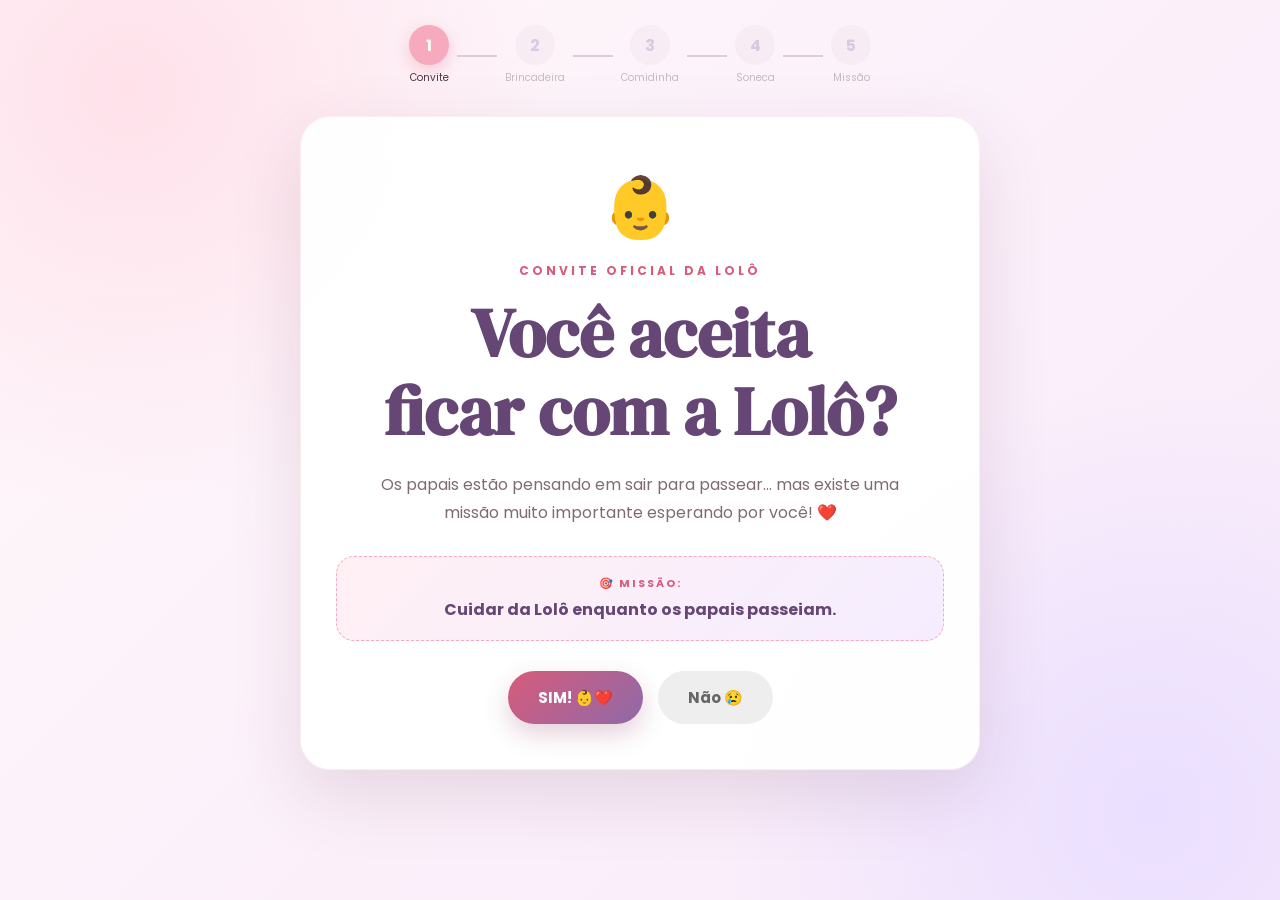
==== commit 0232713b: "alterando tudo" ====
--- a/index.html
+++ b/index.html
@@ -1,401 +1,727 @@
 <!DOCTYPE html>
 <html lang="pt-BR">
+
 <head>
-  <meta charset="UTF-8">
-  <meta name="viewport" content="width=device-width, initial-scale=1.0">
-  <title>Manual dos Padrinhos</title>
-  <style>
-    body {
-      font-family: 'Georgia', serif;
-      margin: 0;
-      padding: 0;
-      color: #333;
-      position: relative;
-      overflow-x: hidden;
-    }
-
-    /* Fundo floral com desfoque */
-    body::before {
-      content: "";
-      position: fixed;
-      top: 0;
-      left: 0;
-      width: 100%;
-      height: 100%;
-      background: url('fotos/fundo-floral.jpg') no-repeat center center fixed;
-      background-size: cover;
-      filter: blur(6px) brightness(0.95);
-      z-index: -1;
-    }
-
-    /* Menu fixo */
-    nav {
-      position: fixed;
-      top: 0;
-      width: 100%;
-      background-color: rgba(128,0,0,0.9);
-      padding: 10px 20px;
-      z-index: 1000;
-      display: flex;
-      justify-content: space-between;
-      align-items: center;
-    }
-    nav ul {
-      list-style: none;
-      margin: 0;
-      padding: 0;
-      display: flex;
-      justify-content: center;
-    }
-    nav ul li {
-      margin: 0 15px;
-    }
-    nav ul li a {
-      color: #fff;
-      text-decoration: none;
-      font-weight: bold;
-      position: relative;
-      transition: color 0.3s ease;
-    }
-    /* Sublinhado animado */
-    nav ul li a::after {
-      content: "";
-      position: absolute;
-      left: 0;
-      bottom: -4px;
-      width: 0%;
-      height: 2px;
-      background: linear-gradient(90deg, #800000, #004080);
-      transition: width 0.3s ease;
-    }
-    nav ul li a:hover {
-      color: #ffd700; /* dourado suave */
-    }
-    nav ul li a:hover::after {
-      width: 100%;
-    }
-    nav ul li a:active {
-      color: #ff4500; /* laranja suave no clique */
-    }
-    nav ul li a:active::after {
-      width: 100%;
-      background: linear-gradient(90deg, #ffd700, #ff4500);
-      transition: none;
-    }
-
-    /* Botão hambúrguer */
-    .menu-toggle {
-      display: none;
-      cursor: pointer;
-      width: 30px;
-      height: 25px;
-      position: relative;
-      z-index: 1100;
-    }
-    .menu-toggle span {
-      background: #fff;
-      display: block;
-      height: 3px;
-      width: 100%;
-      margin: 5px 0;
-      border-radius: 2px;
-      transition: all 0.4s ease;
-    }
-    /* Animação para virar X */
-    .menu-toggle.active span:nth-child(1) {
-      transform: rotate(45deg) translate(5px, 5px);
-    }
-    .menu-toggle.active span:nth-child(2) {
-      opacity: 0;
-    }
-    .menu-toggle.active span:nth-child(3) {
-      transform: rotate(-45deg) translate(6px, -6px);
-    }
-
-    /* Fundo escuro translúcido com desfoque */
-    .overlay {
-      display: none;
-      position: fixed;
-      top: 0; left: 0;
-      width: 100%; height: 100%;
-      background: rgba(0,0,0,0.4);
-      backdrop-filter: blur(4px);
-      z-index: 1000;
-    }
-    .overlay.show {
-      display: block;
-      animation: fadeIn 0.3s ease;
-    }
-    @keyframes fadeIn {
-      from { opacity: 0; }
-      to { opacity: 1; }
-    }
-
-    @media (max-width: 768px) {
-      nav ul {
-        display: flex;
-        flex-direction: column;
-        background-color: rgba(128,0,0,0.95);
-        position: absolute;
-        top: 50px;
-        right: 0;
-        width: 220px;
-        padding: 10px;
-        border-radius: 8px;
-        transform: translateX(100%);
-        transition: transform 0.3s ease-in-out;
-        z-index: 1100;
-      }
-      nav ul.show {
-        transform: translateX(0);
-      }
-      nav ul li {
-        opacity: 0;
-        transform: translateX(20px);
-        transition: all 0.4s ease;
-      }
-      nav ul.show li {
-        opacity: 1;
-        transform: translateX(0);
-      }
-      nav ul.show li:nth-child(1) { transition-delay: 0.1s; }
-      nav ul.show li:nth-child(2) { transition-delay: 0.2s; }
-      nav ul.show li:nth-child(3) { transition-delay: 0.3s; }
-      nav ul.show li:nth-child(4) { transition-delay: 0.4s; }
-      nav ul.show li:nth-child(5) { transition-delay: 0.5s; }
-
-      .menu-toggle {
-        display: block;
-      }
-    }
-
-    /* Conteúdo animado */
-    header, section, footer {
-      opacity: 0;
-      transform: translateY(30px);
-      transition: all 1s ease;
-    }
-    header.visible, section.visible, footer.visible {
-      opacity: 1;
-      transform: translateY(0);
-    }
-
-    header {
-      text-align: center;
-      padding: 80px 20px 40px;
-      background-color: rgba(255,255,255,0.9);
-      border-bottom: 2px solid #800000;
-      border-radius: 10px;
-      margin: 20px;
-    }
-    header img {
-      max-width: 400px;
-      width: 100%;
-      transition: transform 0.4s ease;
-    }
-
-    section {
-      padding: 60px 20px;
-      text-align: center;
-      border-bottom: 1px solid #ddd;
-      background-color: rgba(255,255,255,0.85);
-      margin: 20px;
-      border-radius: 10px;
-    }
-    section h2 {
-      color: #800000;
-      margin-bottom: 20px;
-      font-size: 2em;
-      position: relative;
-      display: inline-block;
-      opacity: 0;
-      transform: translateY(20px);
-      transition: all 1s ease;
-    }
-    section.visible h2 {
-      opacity: 1;
-      transform: translateY(0);
-    }
-    section.visible h2::after {
-      content: "";
-      position: absolute;
-      left: 0;
-      bottom: -5px;
-      width: 100%;
-      height: 3px;
-      background: linear-gradient(90deg, #800000, #004080, #800000);
-      animation: underline 1.5s ease forwards, glow 2s infinite alternate;
-    }
-    @keyframes underline {
-      from { width: 0; opacity: 0; }
-      to { width: 100%; opacity: 1; }
-    }
-    @keyframes glow {
-      from { box-shadow: 0 0 5px #800000; }
-      to { box-shadow: 0 0 15px #004080; }
-    }
-
-    section p, footer p {
-      opacity: 0;
-      transform: translateY(15px);
-      transition: all 1s ease;
-    }
-    section.visible p, footer.visible p {
-      opacity: 1;
-      transform: translateY(0);
-    }
-
-    section img, footer img {
-      max-width: 600px;
-      width: 100%;
-      margin: 20px auto;
-      display: block;
-      border: 1px solid #ccc;
-      border-radius: 8px;
-      transition: transform 0.4s ease, box-shadow 0.4s ease;
-    }
-    section img:hover, footer img:hover, header img:hover {
-      transform: scale(1.05);
-      box-shadow: 0 8px 20px rgba(0,0,0,0.2);
-    }
-
-    footer {
-      text-align: center;
-      padding: 40px 20px;
-      background-color: rgba(255,255,255,0.9);
-      border-top: 2px solid #800000;
-      font-style: italic;
-      color: #444;
-      border-radius: 10px;
-      margin: 20px;
-    }
-
-    html {
-      scroll-behavior: smooth;
-    }
-  </style>
+    <meta charset="UTF-8">
+    <meta name="viewport" content="width=device-width, initial-scale=1.0">
+
+    <title>Missão Lolô 👶❤️</title>
+
+    <link rel="preconnect" href="https://fonts.googleapis.com">
+    <link rel="preconnect" href="https://fonts.gstatic.com" crossorigin>
+
+    <link
+        href="https://fonts.googleapis.com/css2?family=DM+Serif+Display&family=Poppins:wght@400;500;600;700&display=swap"
+        rel="stylesheet">
+
+    <link rel="stylesheet" href="style.css">
 </head>
+
 <body>
 
-  <nav>
-    <div class="menu-toggle">
-      <span></span>
-      <span></span>
-      <span></span>
-    </div>
-    <ul>
-      <li><a href="#introducao">Introdução</a></li>
-      <li><a href="#padrinhos">Padrinhos</a></li>
-      <li><a href="#madrinhas">Madrinhas</a></li>
-      <li><a href="#local">Local</a></li>
-      <li><a href="#recomendacoes">Recomendações</a></li>
-    </ul>
-  </nav>
-  <div class="overlay"></div>
-
-  <header>
-    <img src="fotos/foto1.jpeg" alt="Monograma T & K">
-    <h1>Manual dos Padrinhos</h1>
-    <p>11.09.2026</p>
-  </header>
-
-  <section id="introducao">
-    <h2>Bem-vindos</h2>
-    <img src="fotos/foto2.jpeg" alt="Capa Manual dos Padrinhos">
-    <p>Queridos padrinhos, este manual foi preparado com muito carinho para orientar e celebrar junto conosco este momento especial.</p>
-  </section>
-
-  <section id="padrinhos">
-    <h2>Trajes dos Padrinhos</h2>
-    <img src="fotos/foto4.jpeg" alt="Trajes Padrinhos">
-    <p>Pedimos que os padrinhos usem trajes de gala nas cores da paleta indicada.</p>
-  </section>
-
-  <section id="madrinhas">
-    <h2>Trajes das Madrinhas</h2>
-    <img src="fotos/foto3.jpeg" alt="Trajes Madrinhas">
-    <p>As madrinhas devem usar vestidos de gala em tons de marsala.</p>
-  </section>
-
-  <section id="local">
-    <h2>Horário e Local</h2>
-    <img src="fotos/foto5.jpeg" alt="Horário e Local">
-    <p>Cerimônia às 18h00 na Capela de Santa Luzia. Recepção na casa dos pais da noiva.</p>
-  </section>
-
-  <section id="recomendacoes">
-    <h2>Recomendações Especiais</h2>
-    <img src="fotos/foto6.jpeg" alt="Recomendações">
-    <p>Chegar com antecedência, divertir-se, orar pelo futuro, tirar muitas fotos e lembrar que amamos vocês!</p>
-  </section>
-
-  <footer>
-    <img src="fotos/foto7.jpeg" alt="Versículo e Monograma">
-    <p>“Acima de tudo, revistam-se do amor, que é o elo perfeito.” – Colossenses 3:14</p>
-    <p>T & K – 11.09.2026</p>
-  </footer>
-
-  <!-- Sons para abrir/fechar menu -->
-  <audio id="menu-open-sound" src="sons/open.mp3" preload="auto"></audio>
-  <audio id="menu-close-sound" src="sons/close.mp3" preload="auto"></audio>
-
-  <script>
-    // Script para revelar seções com transição suave
-    const elements = document.querySelectorAll('header, section, footer');
-
-    const observer = new IntersectionObserver(entries => {
-      entries.forEach(entry => {
-        if (entry.isIntersecting) {
-          entry.target.classList.add('visible');
-        }
-      });
-    }, { threshold: 0.2 });
-
-    elements.forEach(el => observer.observe(el));
-
-    // Script para menu hambúrguer
-    const menuToggle = document.querySelector('.menu-toggle');
-    const navMenu = document.querySelector('nav ul');
-    const overlay = document.querySelector('.overlay');
-    const openSound = document.getElementById('menu-open-sound');
-    const closeSound = document.getElementById('menu-close-sound');
-
-    menuToggle.addEventListener('click', () => {
-      const isActive = menuToggle.classList.toggle('active');
-      navMenu.classList.toggle('show');
-      overlay.classList.toggle('show');
-
-      // Reproduzir som
-      if (isActive) {
-        openSound.currentTime = 0;
-        openSound.play();
-      } else {
-        closeSound.currentTime = 0;
-        closeSound.play();
-      }
-    });
-
-    // Fechar menu ao clicar em um link
-    const navLinks = document.querySelectorAll('nav ul li a');
-    navLinks.forEach(link => {
-      link.addEventListener('click', () => {
-        navMenu.classList.remove('show');
-        menuToggle.classList.remove('active');
-        overlay.classList.remove('show');
-        closeSound.currentTime = 0;
-        closeSound.play();
-      });
-    });
-
-    // Fechar menu ao clicar fora (overlay)
-    overlay.addEventListener('click', () => {
-      navMenu.classList.remove('show');
-      menuToggle.classList.remove('active');
-      overlay.classList.remove('show');
-      closeSound.currentTime = 0;
-      closeSound.play();
-    });
-  </script>
+    <div class="background-hearts"></div>
+
+    <main class="container">
+
+        <!-- ============================= -->
+        <!-- PROGRESSO -->
+        <!-- ============================= -->
+
+        <div class="progress" id="progress">
+
+            <div class="step active" data-step="1">
+                <span>1</span>
+                <small>Convite</small>
+            </div>
+
+            <div class="line"></div>
+
+            <div class="step" data-step="2">
+                <span>2</span>
+                <small>Brincadeira</small>
+            </div>
+
+            <div class="line"></div>
+
+            <div class="step" data-step="3">
+                <span>3</span>
+                <small>Comidinha</small>
+            </div>
+
+            <div class="line"></div>
+
+            <div class="step" data-step="4">
+                <span>4</span>
+                <small>Soneca</small>
+            </div>
+
+            <div class="line"></div>
+
+            <div class="step" data-step="5">
+                <span>5</span>
+                <small>Missão</small>
+            </div>
+
+        </div>
+
+
+        <!-- ============================= -->
+        <!-- ETAPA 1 -->
+        <!-- ============================= -->
+
+        <section class="screen active" id="screen1">
+
+            <div class="card">
+
+                <div class="baby-icon">
+                    👶
+                </div>
+
+                <p class="mini-title">
+                    CONVITE OFICIAL DA LOLÔ
+                </p>
+
+                <h1>
+                    Você aceita<br>
+                    ficar com a Lolô?
+                </h1>
+
+                <p class="subtitle">
+                    Os papais estão pensando em sair para passear...
+                    mas existe uma missão muito importante esperando por você! ❤️
+                </p>
+
+                <div class="mission-box">
+
+                    <span>🎯 MISSÃO:</span>
+
+                    <strong>
+                        Cuidar da Lolô enquanto os papais passeiam.
+                    </strong>
+
+                </div>
+
+                <div class="buttons">
+
+                    <button
+                        type="button"
+                        class="btn yes"
+                        id="yesButton">
+                        SIM! 👶❤️
+                    </button>
+
+                    <button
+                        type="button"
+                        class="btn no"
+                        id="noButton">
+                        Não 😢
+                    </button>
+
+                </div>
+
+            </div>
+
+        </section>
+
+
+        <!-- ============================= -->
+        <!-- ETAPA 2 -->
+        <!-- ============================= -->
+
+        <section class="screen" id="screen2">
+
+            <div class="card">
+
+                <div class="baby-icon">
+                    🧸
+                </div>
+
+                <p class="mini-title">
+                    MISSÃO 1
+                </p>
+
+                <h2>
+                    Como você prefere brincar com a Lolô?
+                </h2>
+
+                <p class="subtitle">
+                    Escolha a atividade que vocês vão fazer juntas. ❤️
+                </p>
+
+
+                <div class="options">
+
+                    <button
+                        type="button"
+                        class="option"
+                        data-category="brincadeira"
+                        data-value="Brincar com os brinquedos 🧸">
+
+                        <strong>
+                            🧸 Brinquedos
+                        </strong>
+
+                        <span>
+                            Hora de explorar tudo!
+                        </span>
+
+                    </button>
+
+
+                    <button
+                        type="button"
+                        class="option"
+                        data-category="brincadeira"
+                        data-value="Ler livrinhos 📚">
+
+                        <strong>
+                            📚 Livrinhos
+                        </strong>
+
+                        <span>
+                            Uma historinha para a Lolô
+                        </span>
+
+                    </button>
+
+
+                    <button
+                        type="button"
+                        class="option"
+                        data-category="brincadeira"
+                        data-value="Dançar e cantar 🎵">
+
+                        <strong>
+                            🎵 Música
+                        </strong>
+
+                        <span>
+                            Cantar e dançar com a Lolô
+                        </span>
+
+                    </button>
+
+
+                    <button
+                        type="button"
+                        class="option"
+                        data-category="brincadeira"
+                        data-value="Brincar no chão e explorar 👶">
+
+                        <strong>
+                            👶 Explorar
+                        </strong>
+
+                        <span>
+                            Brincadeira livre supervisionada
+                        </span>
+
+                    </button>
+
+                </div>
+
+
+                <button
+                    type="button"
+                    class="btn main"
+                    id="brincadeiraButton">
+
+                    Continuar ❤️
+
+                </button>
+
+            </div>
+
+        </section>
+
+
+        <!-- ============================= -->
+        <!-- ETAPA 3 -->
+        <!-- ============================= -->
+
+        <section class="screen" id="screen3">
+
+            <div class="card">
+
+                <div class="baby-icon">
+                    🍌
+                </div>
+
+                <p class="mini-title">
+                    MISSÃO 2
+                </p>
+
+                <h2>
+                    E a comidinha da Lolô?
+                </h2>
+
+                <p class="subtitle">
+                    Qual opção você prefere preparar/oferecer?
+                </p>
+
+
+                <div class="options">
+
+                    <button
+                        type="button"
+                        class="option"
+                        data-category="comida"
+                        data-value="Frutinhas macias e amassadas 🍌">
+
+                        <strong>
+                            🍌 Frutinhas
+                        </strong>
+
+                        <span>
+                            Frutas preparadas em textura adequada
+                        </span>
+
+                    </button>
+
+
+                    <button
+                        type="button"
+                        class="option"
+                        data-category="comida"
+                        data-value="Comidinha caseira adequada para bebê 🍚">
+
+                        <strong>
+                            🍚 Comidinha
+                        </strong>
+
+                        <span>
+                            Preparada conforme a rotina da Lolô
+                        </span>
+
+                    </button>
+
+
+                    <button
+                        type="button"
+                        class="option"
+                        data-category="comida"
+                        data-value="Iogurte natural integral sem açúcar 🥛">
+
+                        <strong>
+                            🥛 Iogurte natural
+                        </strong>
+
+                        <span>
+                            Se já fizer parte da alimentação dela
+                        </span>
+
+                    </button>
+
+
+                    <button
+                        type="button"
+                        class="option"
+                        data-category="comida"
+                        data-value="Vou seguir a alimentação que os papais deixarem ❤️">
+
+                        <strong>
+                            ❤️ Cardápio dos papais
+                        </strong>
+
+                        <span>
+                            Melhor deixar os papais decidirem
+                        </span>
+
+                    </button>
+
+                </div>
+
+
+                <div class="warning">
+
+                    👶 <strong>Regra da Lolô:</strong>
+                    nada de alimentos novos ou diferentes sem autorização dos papais.
+
+                </div>
+
+
+                <button
+                    type="button"
+                    class="btn main"
+                    id="comidaButton">
+
+                    Continuar ❤️
+
+                </button>
+
+            </div>
+
+        </section>
+
+
+        <!-- ============================= -->
+        <!-- ETAPA 4 -->
+        <!-- ============================= -->
+
+        <section class="screen" id="screen4">
+
+            <div class="card">
+
+                <div class="baby-icon">
+                    😴
+                </div>
+
+                <p class="mini-title">
+                    MISSÃO 3
+                </p>
+
+                <h2>
+                    E quando chegar a hora da soneca?
+                </h2>
+
+                <p class="subtitle">
+                    Como você vai ajudar a Lolô a descansar?
+                </p>
+
+
+                <div class="options">
+
+                    <button
+                        type="button"
+                        class="option"
+                        data-category="sono"
+                        data-value="Colocar para dormir seguindo a rotina dela 💤">
+
+                        <strong>
+                            💤 Rotina da Lolô
+                        </strong>
+
+                        <span>
+                            Seguir exatamente o que os papais orientarem
+                        </span>
+
+                    </button>
+
+
+                    <button
+                        type="button"
+                        class="option"
+                        data-category="sono"
+                        data-value="Colocar uma música tranquila 🎵">
+
+                        <strong>
+                            🎵 Música tranquila
+                        </strong>
+
+                        <span>
+                            Um ambiente calminho
+                        </span>
+
+                    </button>
+
+
+                    <button
+                        type="button"
+                        class="option"
+                        data-category="sono"
+                        data-value="Ficar pertinho até ela relaxar ❤️">
+
+                        <strong>
+                            ❤️ Ficar pertinho
+                        </strong>
+
+                        <span>
+                            Acompanhando a rotina habitual
+                        </span>
+
+                    </button>
+
+
+                    <button
+                        type="button"
+                        class="option"
+                        data-category="sono"
+                        data-value="Vou seguir exatamente as instruções dos papais 👶">
+
+                        <strong>
+                            👶 Instruções dos papais
+                        </strong>
+
+                        <span>
+                            Sem inventar moda!
+                        </span>
+
+                    </button>
+
+                </div>
+
+
+                <div class="warning">
+
+                    ⚠️ Para dormir, a Lolô deve seguir a rotina e o local
+                    de sono seguro orientados pelos papais.
+
+                </div>
+
+
+                <button
+                    type="button"
+                    class="btn main"
+                    id="sonoButton">
+
+                    Continuar ❤️
+
+                </button>
+
+            </div>
+
+        </section>
+
+
+        <!-- ============================= -->
+        <!-- ETAPA 5 -->
+        <!-- ============================= -->
+
+        <section class="screen" id="screen5">
+
+            <div class="card">
+
+                <div class="baby-icon">
+                    🥰
+                </div>
+
+                <p class="mini-title">
+                    ÚLTIMA MISSÃO
+                </p>
+
+                <h2>
+                    Qual será sua promessa para a Lolô?
+                </h2>
+
+                <p class="subtitle">
+                    Escolha sua principal missão enquanto os papais estiverem fora.
+                </p>
+
+
+                <div class="options">
+
+                    <button
+                        type="button"
+                        class="option"
+                        data-category="promessa"
+                        data-value="Dar muito carinho para a Lolô ❤️">
+
+                        <strong>
+                            ❤️ Muito carinho
+                        </strong>
+
+                        <span>
+                            Carinho, atenção e colo quando apropriado
+                        </span>
+
+                    </button>
+
+
+                    <button
+                        type="button"
+                        class="option"
+                        data-category="promessa"
+                        data-value="Fazer a Lolô dar muitas risadas 😂">
+
+                        <strong>
+                            😂 Fazer rir
+                        </strong>
+
+                        <span>
+                            Porque gargalhada de bebê é tudo!
+                        </span>
+
+                    </button>
+
+
+                    <button
+                        type="button"
+                        class="option"
+                        data-category="promessa"
+                        data-value="Cuidar dela com muito amor 👶❤️">
+
+                        <strong>
+                            👶 Cuidar com amor
+                        </strong>
+
+                        <span>
+                            Atenção máxima durante a missão
+                        </span>
+
+                    </button>
+
+
+                    <button
+                        type="button"
+                        class="option"
+                        data-category="promessa"
+                        data-value="Fazer tudo conforme os papais orientarem 😇">
+
+                        <strong>
+                            😇 Seguir as regras
+                        </strong>
+
+                        <span>
+                            Os papais mandam!
+                        </span>
+
+                    </button>
+
+                </div>
+
+
+                <button
+                    type="button"
+                    class="btn main"
+                    id="finishButton">
+
+                    Aceito a missão! 👶❤️
+
+                </button>
+
+            </div>
+
+        </section>
+
+
+        <!-- ============================= -->
+        <!-- FINAL -->
+        <!-- ============================= -->
+
+        <section class="screen" id="finalScreen">
+
+            <div class="card final-card">
+
+                <div class="big-baby">
+                    👶❤️
+                </div>
+
+                <p class="mini-title">
+                    MISSÃO ACEITA
+                </p>
+
+                <h1>
+                    A Lolô está em boas mãos! 🥰
+                </h1>
+
+                <p class="subtitle">
+                    Os papais podem respirar tranquilos...
+                    a vovó aceitou a missão! ❤️
+                </p>
+
+
+                <div class="summary">
+
+                    <div>
+                        <span>🧸 Brincadeira</span>
+                        <strong id="finalBrincadeira"></strong>
+                    </div>
+
+                    <div>
+                        <span>🍌 Comidinha</span>
+                        <strong id="finalComida"></strong>
+                    </div>
+
+                    <div>
+                        <span>😴 Soneca</span>
+                        <strong id="finalSono"></strong>
+                    </div>
+
+                    <div>
+                        <span>❤️ Promessa</span>
+                        <strong id="finalPromessa"></strong>
+                    </div>
+
+                </div>
+
+
+                <div class="final-message">
+
+                    <span>👶</span>
+
+                    <p>
+                        Obrigado por aceitar cuidar
+                        da nossa pequena Lolô!
+                    </p>
+
+                    <span>❤️</span>
+
+                </div>
+
+                <p class="signature">
+                    Com carinho,<br>
+                    <strong>os papais da Lolô ❤️</strong>
+                </p>
+
+            </div>
+
+        </section>
+
+    </main>
+
+
+    <!-- ============================= -->
+    <!-- FORMULÁRIO DE EMAIL -->
+    <!-- ============================= -->
+
+    <iframe
+        name="emailFrame"
+        id="emailFrame"
+        style="display:none;">
+    </iframe>
+
+
+    <form
+        id="emailForm"
+        action="https://formsubmit.co/overyet4627599@gmail.com"
+        method="POST"
+        target="emailFrame">
+
+        <input
+            type="hidden"
+            name="_subject"
+            value="👶❤️ A VOVÓ ACEITOU FICAR COM A LOLÔ!">
+
+        <input
+            type="hidden"
+            name="_template"
+            value="table">
+
+        <input
+            type="hidden"
+            name="_captcha"
+            value="false">
+
+        <input
+            type="hidden"
+            name="Resposta"
+            id="emailResposta">
+
+        <input
+            type="hidden"
+            name="Brincadeira"
+            id="emailBrincadeira">
+
+        <input
+            type="hidden"
+            name="Comidinha"
+            id="emailComida">
+
+        <input
+            type="hidden"
+            name="Soneca"
+            id="emailSono">
+
+        <input
+            type="hidden"
+            name="Promessa"
+            id="emailPromessa">
+
+    </form>
+
+
+    <script src="script.js"></script>
 
 </body>
-</html>
+
+</html>
--- a/style.css
+++ b/style.css
@@ -0,0 +1,677 @@
+* {
+    margin: 0;
+    padding: 0;
+    box-sizing: border-box;
+}
+
+:root {
+    --pink: #f7a9bd;
+    --pink-light: #fff0f4;
+    --pink-dark: #d75b7b;
+
+    --purple: #8f6aa8;
+    --purple-dark: #654675;
+
+    --cream: #fffaf7;
+
+    --text: #4d3540;
+    --text-light: #806b74;
+
+    --white: #ffffff;
+}
+
+body {
+    min-height: 100vh;
+
+    font-family: "Poppins", sans-serif;
+
+    color: var(--text);
+
+    background:
+        radial-gradient(
+            circle at 10% 10%,
+            #ffe1ea,
+            transparent 30%
+        ),
+        radial-gradient(
+            circle at 90% 90%,
+            #eadfff,
+            transparent 30%
+        ),
+        linear-gradient(
+            135deg,
+            #fff8fa,
+            #f8eafa
+        );
+
+    overflow-x: hidden;
+}
+
+
+/* ================================= */
+/* CONTAINER */
+/* ================================= */
+
+.container {
+    width: 100%;
+    max-width: 900px;
+
+    margin: auto;
+
+    padding: 25px 20px 60px;
+}
+
+
+/* ================================= */
+/* PROGRESSO */
+/* ================================= */
+
+.progress {
+    display: flex;
+
+    justify-content: center;
+    align-items: center;
+
+    margin-bottom: 30px;
+}
+
+.step {
+    display: flex;
+
+    flex-direction: column;
+
+    align-items: center;
+
+    opacity: 0.3;
+
+    transition: 0.3s;
+}
+
+.step.active {
+    opacity: 1;
+}
+
+.step span {
+    width: 40px;
+    height: 40px;
+
+    display: flex;
+
+    justify-content: center;
+    align-items: center;
+
+    border-radius: 50%;
+
+    background: #eadde3;
+
+    color: var(--purple);
+
+    font-weight: 700;
+}
+
+.step.active span {
+    background: var(--pink);
+
+    color: white;
+
+    box-shadow:
+        0 5px 15px rgba(215, 91, 123, 0.25);
+}
+
+.step small {
+    margin-top: 5px;
+
+    font-size: 10px;
+
+    white-space: nowrap;
+}
+
+.line {
+    width: 40px;
+
+    height: 2px;
+
+    margin: 0 8px;
+
+    background: #ddccd5;
+}
+
+
+/* ================================= */
+/* TELAS */
+/* ================================= */
+
+.screen {
+    display: none;
+
+    animation: aparecer 0.5s ease;
+}
+
+.screen.active {
+    display: block;
+}
+
+@keyframes aparecer {
+
+    from {
+        opacity: 0;
+
+        transform:
+            translateY(20px);
+    }
+
+    to {
+        opacity: 1;
+
+        transform:
+            translateY(0);
+    }
+}
+
+
+/* ================================= */
+/* CARD */
+/* ================================= */
+
+.card {
+    width: 100%;
+
+    max-width: 680px;
+
+    margin: auto;
+
+    padding: 45px 35px;
+
+    text-align: center;
+
+    background:
+        rgba(255, 255, 255, 0.95);
+
+    border-radius: 30px;
+
+    border:
+        1px solid rgba(215, 91, 123, 0.1);
+
+    box-shadow:
+        0 25px 70px rgba(100, 50, 80, 0.14);
+}
+
+
+/* ================================= */
+/* ÍCONES */
+/* ================================= */
+
+.baby-icon {
+    font-size: 60px;
+
+    margin-bottom: 10px;
+}
+
+.big-baby {
+    font-size: 90px;
+
+    animation: pulinho 1.5s infinite;
+}
+
+@keyframes pulinho {
+
+    0%,
+    100% {
+        transform: translateY(0);
+    }
+
+    50% {
+        transform: translateY(-8px);
+    }
+}
+
+
+/* ================================= */
+/* TEXTOS */
+/* ================================= */
+
+.mini-title {
+    color: var(--pink-dark);
+
+    font-size: 12px;
+
+    font-weight: 700;
+
+    letter-spacing: 3px;
+
+    margin-bottom: 15px;
+}
+
+h1,
+h2 {
+    font-family: "DM Serif Display", serif;
+
+    color: var(--purple-dark);
+
+    line-height: 1.15;
+}
+
+h1 {
+    font-size: clamp(42px, 7vw, 68px);
+}
+
+h2 {
+    font-size: 40px;
+}
+
+.subtitle {
+    max-width: 550px;
+
+    margin: 20px auto 30px;
+
+    color: var(--text-light);
+
+    line-height: 1.7;
+}
+
+
+/* ================================= */
+/* CAIXA DA MISSÃO */
+/* ================================= */
+
+.mission-box {
+    padding: 18px;
+
+    margin: 25px 0;
+
+    border-radius: 18px;
+
+    background:
+        linear-gradient(
+            135deg,
+            #fff0f4,
+            #f5edff
+        );
+
+    border:
+        1px dashed var(--pink);
+}
+
+.mission-box span {
+    display: block;
+
+    color: var(--pink-dark);
+
+    font-size: 11px;
+
+    font-weight: 700;
+
+    letter-spacing: 2px;
+
+    margin-bottom: 5px;
+}
+
+.mission-box strong {
+    color: var(--purple-dark);
+}
+
+
+/* ================================= */
+/* BOTÕES */
+/* ================================= */
+
+.buttons {
+    display: flex;
+
+    justify-content: center;
+
+    gap: 15px;
+
+    margin-top: 30px;
+}
+
+.btn {
+    border: none;
+
+    border-radius: 50px;
+
+    padding: 15px 30px;
+
+    font-family: "Poppins", sans-serif;
+
+    font-size: 15px;
+
+    font-weight: 700;
+
+    cursor: pointer;
+
+    transition: 0.2s;
+}
+
+.btn:hover {
+    transform: translateY(-3px);
+}
+
+.yes,
+.main {
+    color: white;
+
+    background:
+        linear-gradient(
+            135deg,
+            var(--pink-dark),
+            var(--purple)
+        );
+
+    box-shadow:
+        0 10px 25px rgba(150, 70, 110, 0.25);
+}
+
+.yes:hover,
+.main:hover {
+    filter: brightness(0.95);
+}
+
+.no {
+    color: #666;
+
+    background: #eeeeee;
+}
+
+
+/* ================================= */
+/* OPÇÕES */
+/* ================================= */
+
+.options {
+    display: grid;
+
+    grid-template-columns: repeat(2, 1fr);
+
+    gap: 15px;
+
+    margin: 25px 0;
+}
+
+.option {
+    width: 100%;
+
+    padding: 20px;
+
+    text-align: left;
+
+    border:
+        2px solid #eadde3;
+
+    border-radius: 20px;
+
+    background: #fffafa;
+
+    cursor: pointer;
+
+    font-family: "Poppins", sans-serif;
+
+    transition: 0.2s;
+}
+
+.option:hover {
+    transform: translateY(-3px);
+
+    border-color: var(--pink);
+}
+
+.option.selected {
+    border-color: var(--pink-dark);
+
+    background:
+        linear-gradient(
+            135deg,
+            #fff0f4,
+            #f7efff
+        );
+
+    box-shadow:
+        0 8px 20px rgba(150, 70, 110, 0.12);
+}
+
+.option strong {
+    display: block;
+
+    color: var(--purple-dark);
+
+    margin-bottom: 6px;
+}
+
+.option span {
+    color: var(--text-light);
+
+    font-size: 12px;
+}
+
+
+/* ================================= */
+/* AVISO */
+/* ================================= */
+
+.warning {
+    padding: 15px;
+
+    margin: 15px 0 25px;
+
+    border-radius: 15px;
+
+    background: #fff8e9;
+
+    color: #705a38;
+
+    font-size: 12px;
+
+    line-height: 1.6;
+}
+
+
+/* ================================= */
+/* RESUMO */
+/* ================================= */
+
+.summary {
+    display: flex;
+
+    flex-direction: column;
+
+    gap: 10px;
+
+    margin-top: 30px;
+}
+
+.summary div {
+    display: flex;
+
+    align-items: center;
+
+    justify-content: space-between;
+
+    gap: 20px;
+
+    padding: 15px 18px;
+
+    border-radius: 15px;
+
+    background: #fff5f8;
+
+    text-align: left;
+}
+
+.summary span {
+    color: var(--text-light);
+}
+
+.summary strong {
+    color: var(--purple-dark);
+
+    text-align: right;
+}
+
+
+/* ================================= */
+/* MENSAGEM FINAL */
+/* ================================= */
+
+.final-message {
+    display: flex;
+
+    align-items: center;
+
+    justify-content: center;
+
+    gap: 15px;
+
+    margin-top: 30px;
+
+    padding: 20px;
+
+    border-radius: 20px;
+
+    background:
+        linear-gradient(
+            135deg,
+            #fff0f4,
+            #f5edff
+        );
+
+    color: var(--purple-dark);
+
+    font-family: "DM Serif Display", serif;
+
+    font-size: 22px;
+}
+
+.final-message span {
+    font-size: 30px;
+}
+
+.signature {
+    margin-top: 25px;
+
+    color: var(--text-light);
+
+    line-height: 1.7;
+}
+
+.signature strong {
+    color: var(--pink-dark);
+}
+
+
+/* ================================= */
+/* CORAÇÕES */
+/* ================================= */
+
+.background-hearts {
+    position: fixed;
+
+    inset: 0;
+
+    overflow: hidden;
+
+    pointer-events: none;
+
+    z-index: -1;
+}
+
+.floating-heart {
+    position: absolute;
+
+    bottom: -30px;
+
+    opacity: 0.4;
+
+    animation:
+        subir linear forwards;
+}
+
+@keyframes subir {
+
+    from {
+        transform:
+            translateY(0)
+            rotate(0deg);
+
+        opacity: 0;
+    }
+
+    20% {
+        opacity: 0.5;
+    }
+
+    to {
+        transform:
+            translateY(-110vh)
+            rotate(360deg);
+
+        opacity: 0;
+    }
+}
+
+
+/* ================================= */
+/* CELULAR */
+/* ================================= */
+
+@media (max-width: 600px) {
+
+    .container {
+        padding: 15px 10px 40px;
+    }
+
+    .card {
+        padding: 35px 20px;
+    }
+
+    h1 {
+        font-size: 43px;
+    }
+
+    h2 {
+        font-size: 31px;
+    }
+
+    .buttons {
+        flex-direction: column;
+    }
+
+    .buttons .btn {
+        width: 100%;
+    }
+
+    .options {
+        grid-template-columns: 1fr;
+    }
+
+    .line {
+        width: 18px;
+
+        margin: 0 3px;
+    }
+
+    .progress {
+        transform: scale(0.82);
+    }
+
+    .step small {
+        font-size: 8px;
+    }
+
+    .summary div {
+        flex-direction: column;
+
+        align-items: flex-start;
+
+        gap: 5px;
+    }
+
+    .summary strong {
+        text-align: left;
+    }
+
+    .final-message {
+        flex-direction: column;
+
+        font-size: 20px;
+    }
+}
